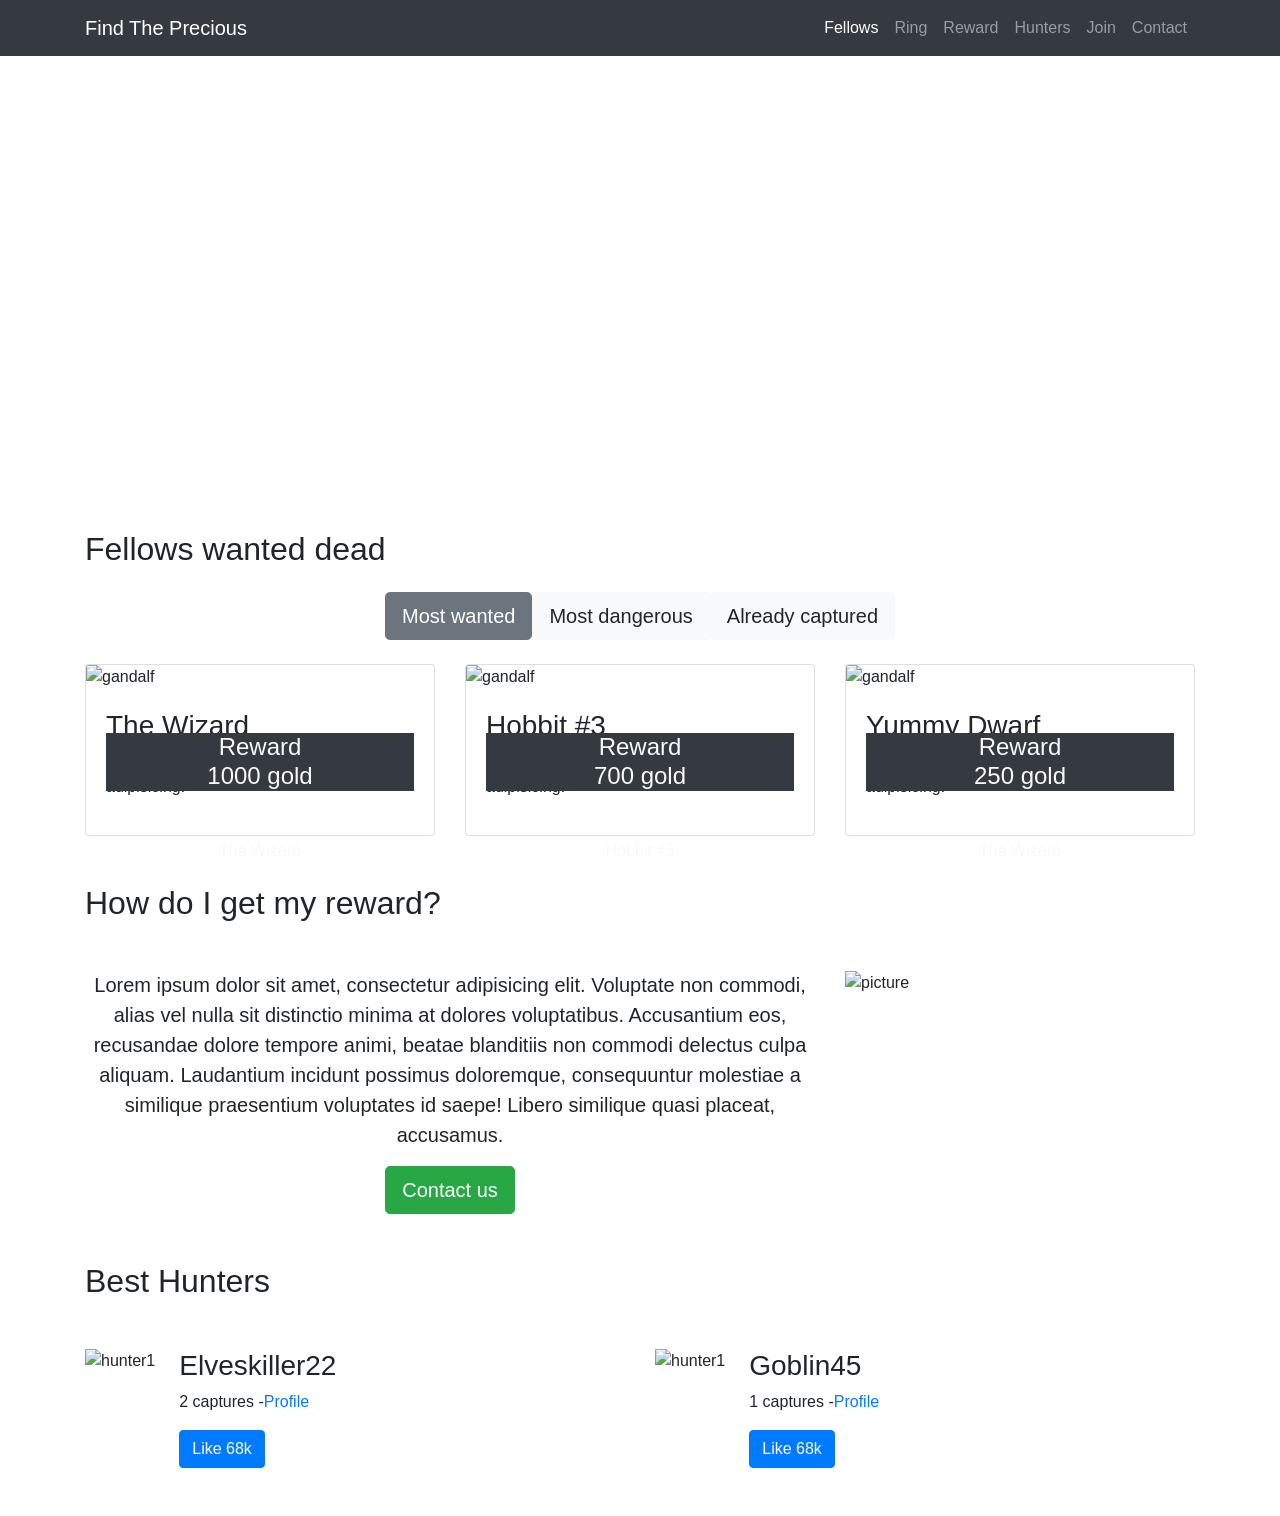
==== index.html @ 24af09c6 "added section 'Best hunters'" ====
<!DOCTYPE html>
<html lang="">

<head>
    <meta charset="utf-8">
    <meta name="viewport" content="width=device-width, initial-scale=1.0">
    <title>precious</title>
    <link rel="stylesheet" href="https://stackpath.bootstrapcdn.com/bootstrap/4.1.3/css/bootstrap.min.css" integrity="sha384-MCw98/SFnGE8fJT3GXwEOngsV7Zt27NXFoaoApmYm81iuXoPkFOJwJ8ERdknLPMO" crossorigin="anonymous">
    <link rel="stylesheet" href="style.css">
</head>

<body>
    <nav class="navbar navbar-expand-sm navbar-dark bg-dark">
        <div class="container">
            <a href="index.html" class="navbar-brand">Find The Precious</a>
            <button class="navbar-toggler" data-toggle="collapse" data-target="#navbarCollapse"><span class="navbar-toggler-icon"></span></button>
            <div class="collapse navbar-collapse" id="navbarCollapse">
                <ul class="navbar-nav ml-auto">
                    <li class="nav-item active">
                        <a href="index.html" class="nav-link">Fellows</a>
                    </li>
                    <li class="nav-item">
                        <a href="#" class="nav-link">Ring</a>
                    </li>
                    <li class="nav-item">
                        <a href="#.html" class="nav-link">Reward</a>
                    </li>
                    <li class="nav-item">
                        <a href="#.html" class="nav-link">Hunters</a>
                    </li>
                    <li class="nav-item">
                        <a href="#.html" class="nav-link">Join </a>
                    </li>
                    <li class="nav-item">
                        <a href="index.html" class="nav-link">Contact</a>
                    </li>
                </ul>
            </div>
        </div>
    </nav>

    <!--    SHOWCASE SLIDER   -->

    <section id="showcase">
        <div id="myCarousel" class="carousel slide" data-ride="carousel">
            <ol class="carousel-indicators">
                <li class="active" data-target="#myCarousel" data-slide-to="0"></li>
                <li class="active" data-target="#myCarousel" data-slide-to="1"></li>
                <li class="active" data-target="#myCarousel" data-slide-to="2"></li>
            </ol>
            <div class="carousel-inner">
                <div class="carousel-item carousel-image-1 active">
                    <div class="container">
                        <div class="carousel-caption d-none d-sm-block mb-5">
                            <h1 class="display-3">Kill Them!</h1>Lorem ipsum dolor sit amet, consectetur adipisicing elit. Natus nulla nostrum, hic quam maxime sit.
                            <p class="lead"></p>
                        </div>
                    </div>
                </div>

                <div class="carousel-item carousel-image-2">
                    <div class="container">
                        <div class="carousel-caption d-none d-sm-block mb-5">
                            <h1 class="display-3 text-danger">They won't get away!</h1>Lorem ipsum dolor sit amet, consectetur adipisicing elit. Natus nulla nostrum, hic quam maxime sit.
                            <p class="lead"></p>
                        </div>
                    </div>
                </div>

                <div class="carousel-item carousel-image-3">
                    <div class="container">
                        <div class="carousel-caption d-none d-sm-block text mb-5">
                            <h1 class="display-3 text-warning">Noo! not them!</h1>Lorem ipsum dolor sit amet, consectetur adipisicing elit. Natus nulla nostrum, hic quam maxime sit.
                            <p class="lead"></p>
                        </div>
                    </div>
                </div>
            </div>
        </div>

    </section>

    <section id="fellows">
        
        <div class="container">
           <h2 class="my-4">Fellows wanted dead</h2>
            <div class="row mb-4 justify-content-center">
                <bouton class="btn btn-secondary btn-lg">Most wanted</bouton>
                <bouton class="btn btn-light btn-lg">Most dangerous</bouton>
                <bouton class="btn btn-light btn-lg">Already captured</bouton>
            </div>
            <div class="row">
                <div class="col-md-4 col-sm-12">
                    <div class="card">
                        <img src="https://vignette.wikia.nocookie.net/lotr/images/e/e7/Gandalf_the_Grey.jpg/revision/latest?cb=20121110131754" alt="gandalf" class="card-img">
                        <div class="card-img-overlay text-center">
                            <h4 class="card-title text-light bg-dark mt-5">Reward <br> 1000 gold</h4>
                            <p class="card-text mt-5 text-light">The Wizard</p>
                        </div>
                        <div class="card-body">
                          <h3>The Wizard</h3>
                          <p>Lorem ipsum dolor sit amet, consectetur adipisicing.</p>
                        </div>
                    </div>
                </div>
                <div class="col-md-4 col-sm-12">
                    <div class="card">
                        <img src="https://via.placeholder.com/952x1200" alt="gandalf" class="card-img">
                        <div class="card-img-overlay text-center">
                            <h4 class="card-title text-light bg-dark mt-5">Reward <br> 700 gold</h4>
                            <p class="card-text mt-5 text-light">Hobbit #3</p>
                        </div>
                        <div class="card-body">
                          <h3>Hobbit #3</h3>
                          <p>Lorem ipsum dolor sit amet, consectetur adipisicing.</p>
                        </div>
                    </div>
                </div>
                <div class="col-md-4 col-sm-12">
                    <div class="card">
                        <img src="https://via.placeholder.com/952x1200" alt="gandalf" class="card-img">
                        <div class="card-img-overlay text-center">
                            <h4 class="card-title text-light bg-dark mt-5">Reward <br> 250 gold</h4>
                            <p class="card-text mt-5 text-light">The Wizard</p>
                            
                        </div>
                        <div class="card-body">
                          <h3>Yummy Dwarf</h3>
                          <p>Lorem ipsum dolor sit amet, consectetur adipisicing.</p>
                        </div>
                    </div>
                </div>
            </div>
        </div>
    </section>
    <section id="reward" class="my-5">
       
        <div class="container">
           <h2 class="my-5">How do I get my reward?</h2>
           <div class="row">
            <div class="col-md-12 col-lg-8 text-center">
                <p class="lead">Lorem ipsum dolor sit amet, consectetur adipisicing elit. Voluptate non commodi, alias vel nulla sit distinctio minima at dolores voluptatibus. Accusantium eos, recusandae dolore tempore animi, beatae blanditiis non commodi delectus culpa aliquam. Laudantium incidunt possimus doloremque, consequuntur molestiae a similique praesentium voluptates id saepe! Libero similique quasi placeat, accusamus.</p>
                <button class="btn btn-success btn-lg">Contact us</button>
            </div>
            <div class="col-lg-4 d-none d-md-block">
              <img src="https://via.placeholder.com/350x250" alt="picture">
            </div>
            
        </div>
      </div>
    </section>
    <section id="hunters" class="my-5">
      <div class="container">
        <h2 class="my-5">Best Hunters</h2>
        <div class="row">
          <div class="col-6">
            <div class="media">
              <img src="https://via.placeholder.com/150x150" alt="hunter1" class="mr-4">
              <div class="media-body">
                <h3>Elveskiller22</h3>
                <p>2 captures -<a href="+">Profile</a></p>
                <button class="btn btn-primary">Like 68k</button>
              </div>
            </div>
          </div>
          <div class="col-6">
            <div class="media">
              <img src="https://via.placeholder.com/150x150" alt="hunter1" class="mr-4">
              <div class="media-body">
                <h3>Goblin45</h3>
                <p>1 captures -<a href="+">Profile</a></p>
                <button class="btn btn-primary">Like 68k</button>
              </div>
            </div>
          </div>
        </div>
      </div>
    </section>




    <script src="https://code.jquery.com/jquery-3.3.1.slim.min.js" integrity="sha384-q8i/X+965DzO0rT7abK41JStQIAqVgRVzpbzo5smXKp4YfRvH+8abtTE1Pi6jizo" crossorigin="anonymous"></script>
    <script src="https://cdnjs.cloudflare.com/ajax/libs/popper.js/1.14.3/umd/popper.min.js" integrity="sha384-ZMP7rVo3mIykV+2+9J3UJ46jBk0WLaUAdn689aCwoqbBJiSnjAK/l8WvCWPIPm49" crossorigin="anonymous"></script>
    <script src="https://stackpath.bootstrapcdn.com/bootstrap/4.1.3/js/bootstrap.min.js" integrity="sha384-ChfqqxuZUCnJSK3+MXmPNIyE6ZbWh2IMqE241rYiqJxyMiZ6OW/JmZQ5stwEULTy" crossorigin="anonymous"></script>
</body>

</html>
---- style.css ----
.carousel-item {
    height: 450px;
}

.carousel-image-1 {
    background: url(http://beta.ems.ladbiblegroup.com/s3/content/808x455/136691515a326752be923192b9444a4b.png);
    background-size: cover;
}

.carousel-image-2 {
    background: url(http://ichef.bbci.co.uk/wwfeatures/wm/live/1280_640/images/live/p0/4m/bz/p04mbz2p.jpg);
    background-size: cover;
}
.carousel-image-3 {
    background: url(https://nerdist.com/wp-content/uploads/2017/12/STAR-WARS-HOLIDAY-SPECIAL.jpg);
    background-size: cover;
}

.card:hover .card-img-overlay {
    visibility: hidden;
}
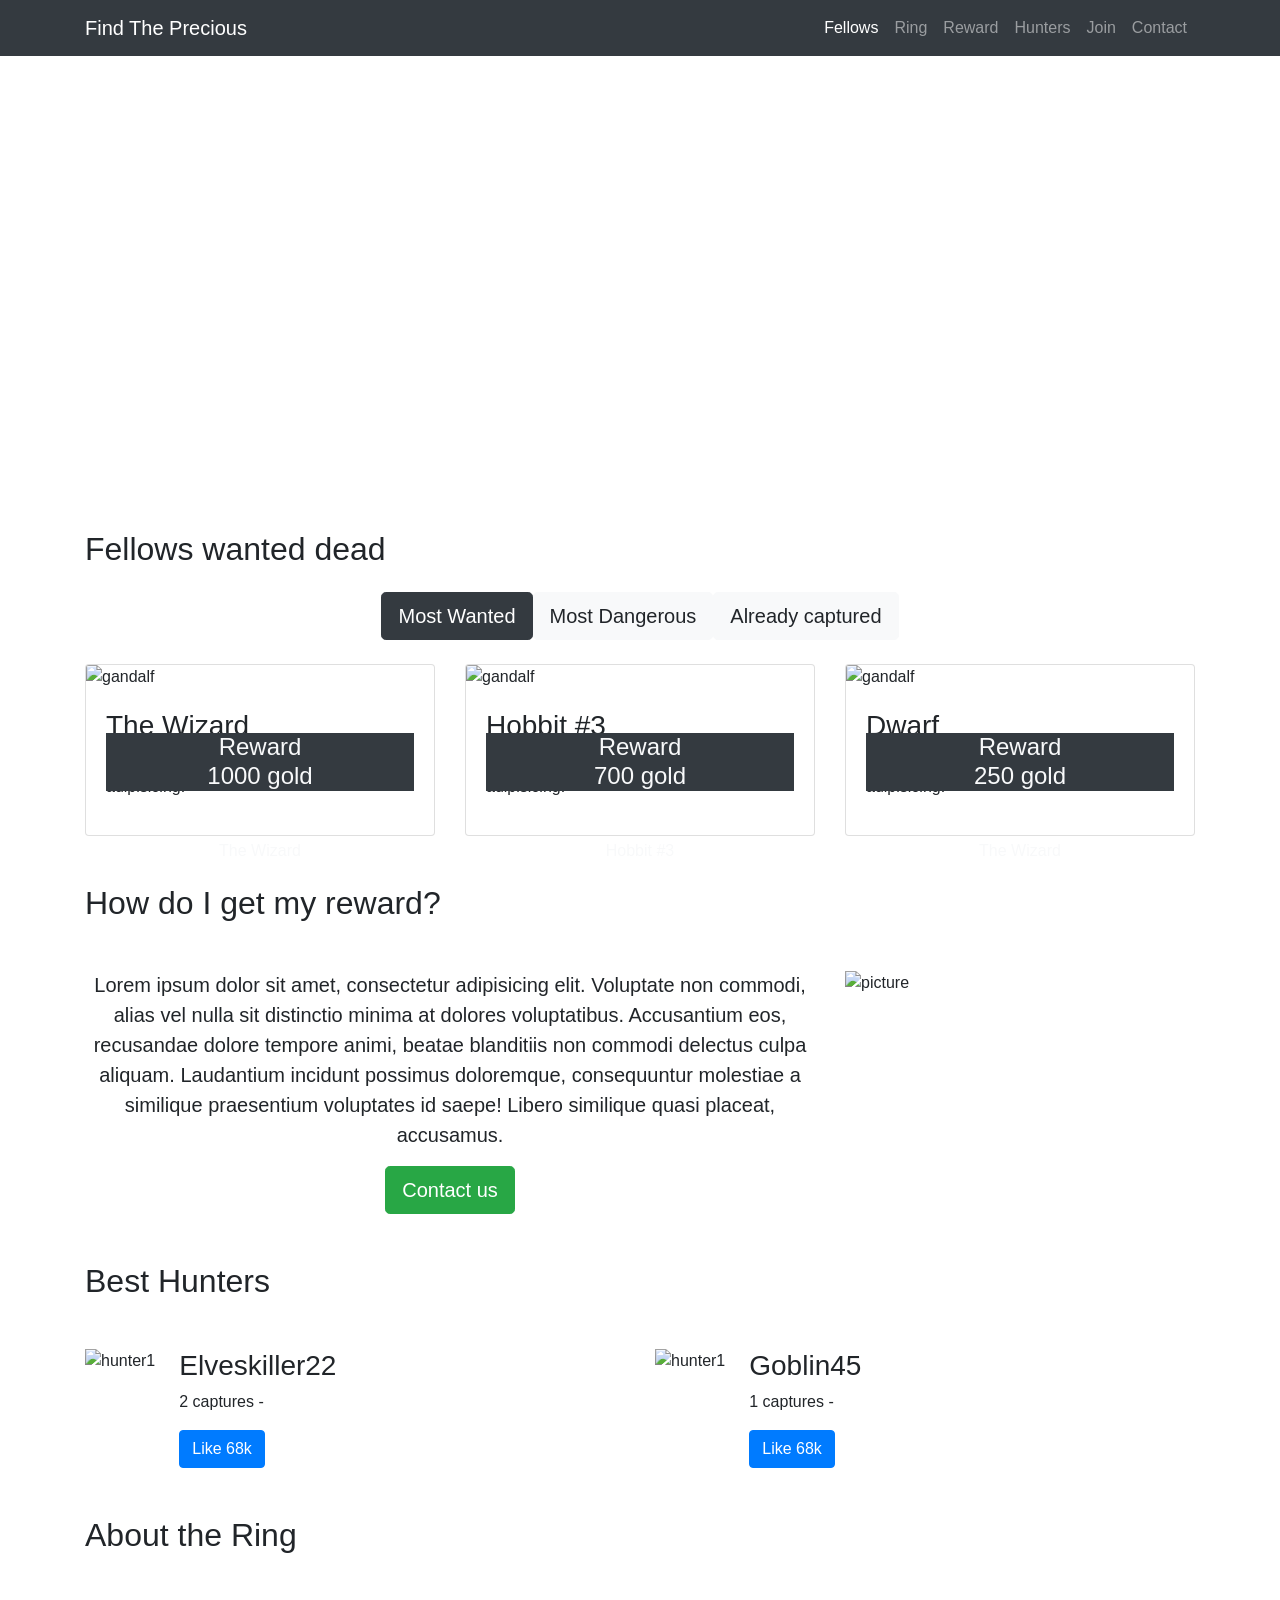
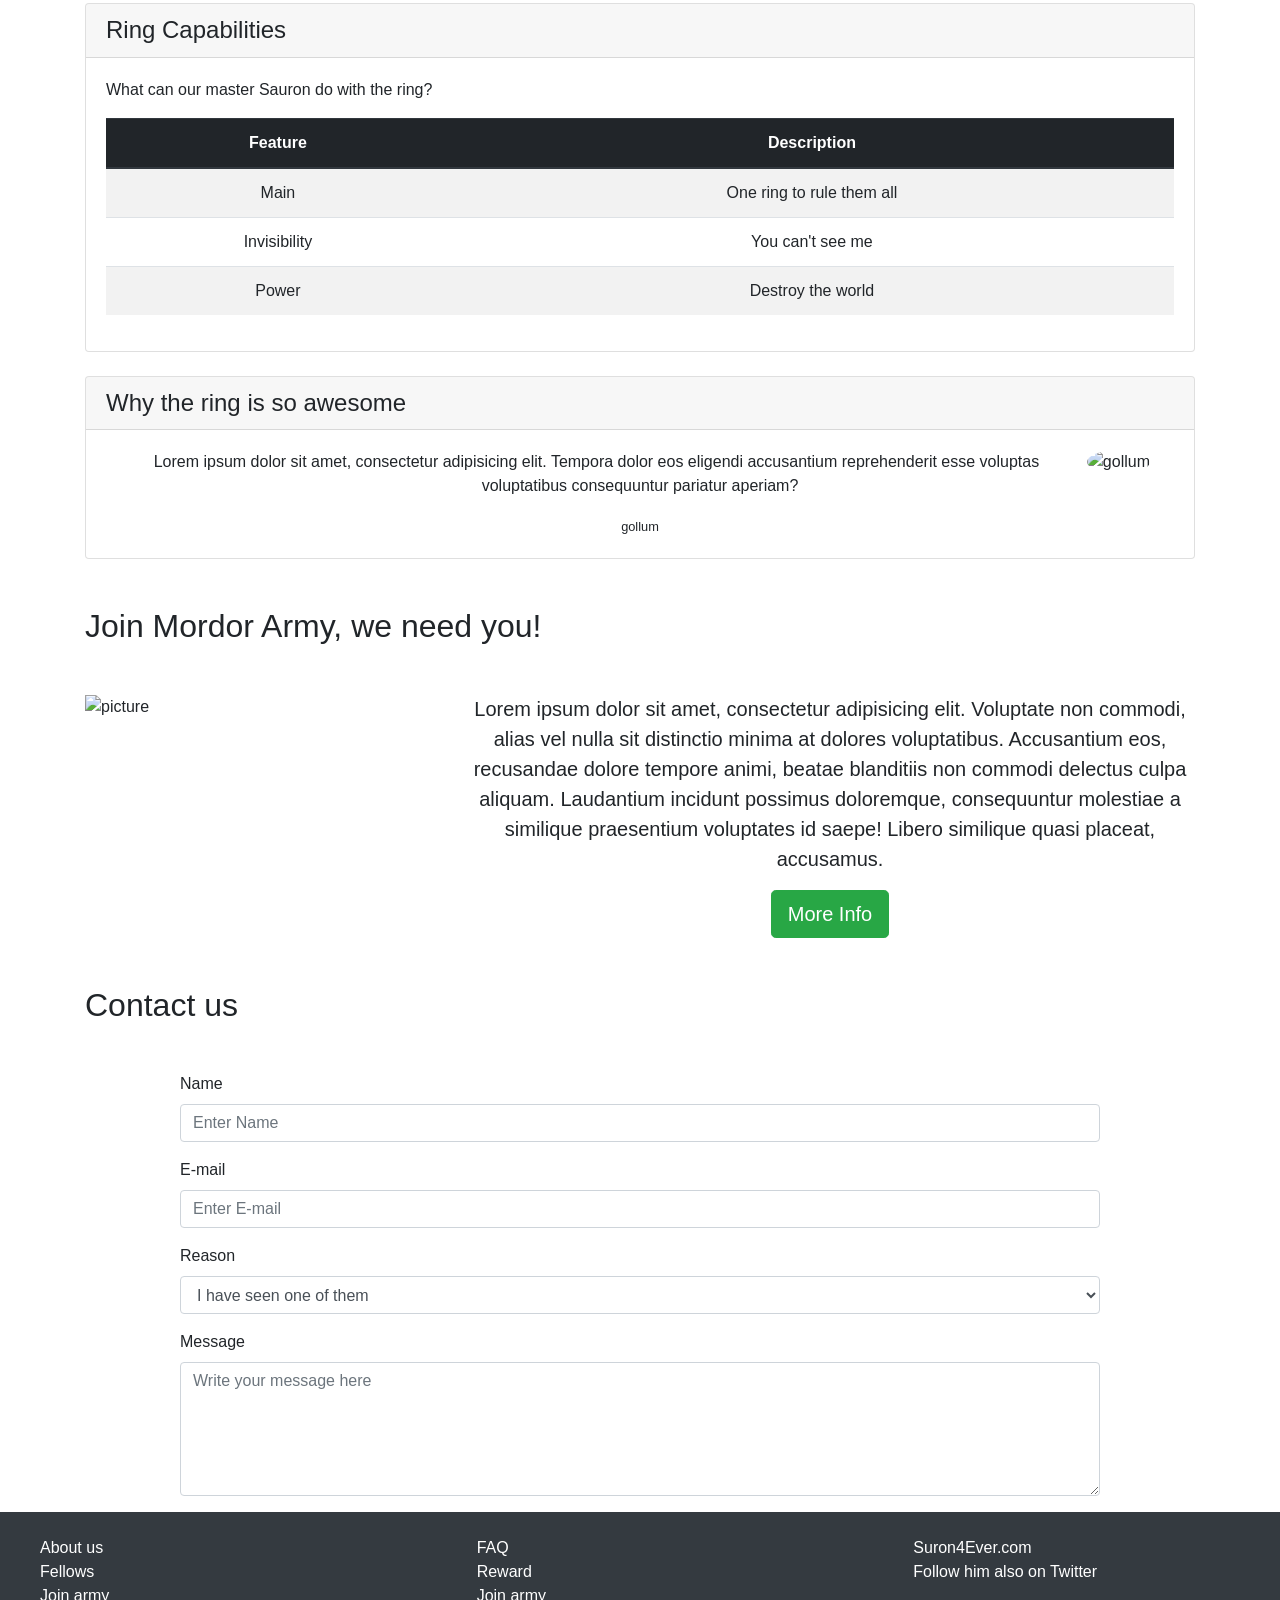
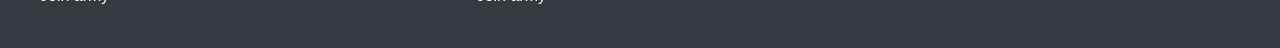
==== commit 6fb54746: "added sections 'join', 'about', 'contact'" ====
--- a/index.html
+++ b/index.html
@@ -1,188 +1,310 @@
 <!DOCTYPE html>
-<html lang="">
+<html lang="zxx">
 
 <head>
-    <meta charset="utf-8">
-    <meta name="viewport" content="width=device-width, initial-scale=1.0">
-    <title>precious</title>
-    <link rel="stylesheet" href="https://stackpath.bootstrapcdn.com/bootstrap/4.1.3/css/bootstrap.min.css" integrity="sha384-MCw98/SFnGE8fJT3GXwEOngsV7Zt27NXFoaoApmYm81iuXoPkFOJwJ8ERdknLPMO" crossorigin="anonymous">
-    <link rel="stylesheet" href="style.css">
+  <meta charset="utf-8">
+  <meta name="viewport" content="width=device-width, initial-scale=1.0">
+  <title>precious</title>
+  <link rel="stylesheet" href="https://stackpath.bootstrapcdn.com/bootstrap/4.1.3/css/bootstrap.min.css" integrity="sha384-MCw98/SFnGE8fJT3GXwEOngsV7Zt27NXFoaoApmYm81iuXoPkFOJwJ8ERdknLPMO" crossorigin="anonymous">
+  <link rel="stylesheet" href="style.css">
 </head>
 
 <body>
-    <nav class="navbar navbar-expand-sm navbar-dark bg-dark">
-        <div class="container">
-            <a href="index.html" class="navbar-brand">Find The Precious</a>
-            <button class="navbar-toggler" data-toggle="collapse" data-target="#navbarCollapse"><span class="navbar-toggler-icon"></span></button>
-            <div class="collapse navbar-collapse" id="navbarCollapse">
-                <ul class="navbar-nav ml-auto">
-                    <li class="nav-item active">
-                        <a href="index.html" class="nav-link">Fellows</a>
-                    </li>
-                    <li class="nav-item">
-                        <a href="#" class="nav-link">Ring</a>
-                    </li>
-                    <li class="nav-item">
-                        <a href="#.html" class="nav-link">Reward</a>
-                    </li>
-                    <li class="nav-item">
-                        <a href="#.html" class="nav-link">Hunters</a>
-                    </li>
-                    <li class="nav-item">
-                        <a href="#.html" class="nav-link">Join </a>
-                    </li>
-                    <li class="nav-item">
-                        <a href="index.html" class="nav-link">Contact</a>
-                    </li>
-                </ul>
-            </div>
-        </div>
-    </nav>
-
-    <!--    SHOWCASE SLIDER   -->
-
-    <section id="showcase">
-        <div id="myCarousel" class="carousel slide" data-ride="carousel">
-            <ol class="carousel-indicators">
-                <li class="active" data-target="#myCarousel" data-slide-to="0"></li>
-                <li class="active" data-target="#myCarousel" data-slide-to="1"></li>
-                <li class="active" data-target="#myCarousel" data-slide-to="2"></li>
-            </ol>
-            <div class="carousel-inner">
-                <div class="carousel-item carousel-image-1 active">
-                    <div class="container">
-                        <div class="carousel-caption d-none d-sm-block mb-5">
-                            <h1 class="display-3">Kill Them!</h1>Lorem ipsum dolor sit amet, consectetur adipisicing elit. Natus nulla nostrum, hic quam maxime sit.
-                            <p class="lead"></p>
-                        </div>
-                    </div>
-                </div>
-
-                <div class="carousel-item carousel-image-2">
-                    <div class="container">
-                        <div class="carousel-caption d-none d-sm-block mb-5">
-                            <h1 class="display-3 text-danger">They won't get away!</h1>Lorem ipsum dolor sit amet, consectetur adipisicing elit. Natus nulla nostrum, hic quam maxime sit.
-                            <p class="lead"></p>
-                        </div>
-                    </div>
-                </div>
-
-                <div class="carousel-item carousel-image-3">
-                    <div class="container">
-                        <div class="carousel-caption d-none d-sm-block text mb-5">
-                            <h1 class="display-3 text-warning">Noo! not them!</h1>Lorem ipsum dolor sit amet, consectetur adipisicing elit. Natus nulla nostrum, hic quam maxime sit.
-                            <p class="lead"></p>
-                        </div>
-                    </div>
-                </div>
-            </div>
-        </div>
-
-    </section>
-
-    <section id="fellows">
-        
-        <div class="container">
-           <h2 class="my-4">Fellows wanted dead</h2>
-            <div class="row mb-4 justify-content-center">
-                <bouton class="btn btn-secondary btn-lg">Most wanted</bouton>
-                <bouton class="btn btn-light btn-lg">Most dangerous</bouton>
-                <bouton class="btn btn-light btn-lg">Already captured</bouton>
-            </div>
-            <div class="row">
-                <div class="col-md-4 col-sm-12">
-                    <div class="card">
-                        <img src="https://vignette.wikia.nocookie.net/lotr/images/e/e7/Gandalf_the_Grey.jpg/revision/latest?cb=20121110131754" alt="gandalf" class="card-img">
-                        <div class="card-img-overlay text-center">
-                            <h4 class="card-title text-light bg-dark mt-5">Reward <br> 1000 gold</h4>
-                            <p class="card-text mt-5 text-light">The Wizard</p>
-                        </div>
-                        <div class="card-body">
-                          <h3>The Wizard</h3>
-                          <p>Lorem ipsum dolor sit amet, consectetur adipisicing.</p>
-                        </div>
-                    </div>
-                </div>
-                <div class="col-md-4 col-sm-12">
-                    <div class="card">
-                        <img src="https://via.placeholder.com/952x1200" alt="gandalf" class="card-img">
-                        <div class="card-img-overlay text-center">
-                            <h4 class="card-title text-light bg-dark mt-5">Reward <br> 700 gold</h4>
-                            <p class="card-text mt-5 text-light">Hobbit #3</p>
-                        </div>
-                        <div class="card-body">
-                          <h3>Hobbit #3</h3>
-                          <p>Lorem ipsum dolor sit amet, consectetur adipisicing.</p>
-                        </div>
-                    </div>
-                </div>
-                <div class="col-md-4 col-sm-12">
-                    <div class="card">
-                        <img src="https://via.placeholder.com/952x1200" alt="gandalf" class="card-img">
-                        <div class="card-img-overlay text-center">
-                            <h4 class="card-title text-light bg-dark mt-5">Reward <br> 250 gold</h4>
-                            <p class="card-text mt-5 text-light">The Wizard</p>
-                            
-                        </div>
-                        <div class="card-body">
-                          <h3>Yummy Dwarf</h3>
-                          <p>Lorem ipsum dolor sit amet, consectetur adipisicing.</p>
-                        </div>
-                    </div>
-                </div>
-            </div>
-        </div>
-    </section>
-    <section id="reward" class="my-5">
-       
-        <div class="container">
-           <h2 class="my-5">How do I get my reward?</h2>
-           <div class="row">
-            <div class="col-md-12 col-lg-8 text-center">
-                <p class="lead">Lorem ipsum dolor sit amet, consectetur adipisicing elit. Voluptate non commodi, alias vel nulla sit distinctio minima at dolores voluptatibus. Accusantium eos, recusandae dolore tempore animi, beatae blanditiis non commodi delectus culpa aliquam. Laudantium incidunt possimus doloremque, consequuntur molestiae a similique praesentium voluptates id saepe! Libero similique quasi placeat, accusamus.</p>
-                <button class="btn btn-success btn-lg">Contact us</button>
-            </div>
-            <div class="col-lg-4 d-none d-md-block">
-              <img src="https://via.placeholder.com/350x250" alt="picture">
-            </div>
-            
-        </div>
-      </div>
-    </section>
-    <section id="hunters" class="my-5">
-      <div class="container">
-        <h2 class="my-5">Best Hunters</h2>
-        <div class="row">
-          <div class="col-6">
-            <div class="media">
-              <img src="https://via.placeholder.com/150x150" alt="hunter1" class="mr-4">
-              <div class="media-body">
-                <h3>Elveskiller22</h3>
-                <p>2 captures -<a href="+">Profile</a></p>
-                <button class="btn btn-primary">Like 68k</button>
-              </div>
-            </div>
-          </div>
-          <div class="col-6">
-            <div class="media">
-              <img src="https://via.placeholder.com/150x150" alt="hunter1" class="mr-4">
-              <div class="media-body">
-                <h3>Goblin45</h3>
-                <p>1 captures -<a href="+">Profile</a></p>
-                <button class="btn btn-primary">Like 68k</button>
-              </div>
-            </div>
-          </div>
-        </div>
-      </div>
-    </section>
-
-
-
-
-    <script src="https://code.jquery.com/jquery-3.3.1.slim.min.js" integrity="sha384-q8i/X+965DzO0rT7abK41JStQIAqVgRVzpbzo5smXKp4YfRvH+8abtTE1Pi6jizo" crossorigin="anonymous"></script>
-    <script src="https://cdnjs.cloudflare.com/ajax/libs/popper.js/1.14.3/umd/popper.min.js" integrity="sha384-ZMP7rVo3mIykV+2+9J3UJ46jBk0WLaUAdn689aCwoqbBJiSnjAK/l8WvCWPIPm49" crossorigin="anonymous"></script>
-    <script src="https://stackpath.bootstrapcdn.com/bootstrap/4.1.3/js/bootstrap.min.js" integrity="sha384-ChfqqxuZUCnJSK3+MXmPNIyE6ZbWh2IMqE241rYiqJxyMiZ6OW/JmZQ5stwEULTy" crossorigin="anonymous"></script>
+  <nav class="navbar navbar-expand-sm navbar-dark bg-dark">
+    <div class="container">
+      <a href="index.html" class="navbar-brand">Find The Precious</a>
+      <button class="navbar-toggler" data-toggle="collapse" data-target="#navbarCollapse"><span class="navbar-toggler-icon"></span></button>
+      <div class="collapse navbar-collapse" id="navbarCollapse">
+        <ul class="navbar-nav ml-auto">
+          <li class="nav-item active">
+            <a href="index.html" class="nav-link">Fellows</a>
+          </li>
+          <li class="nav-item">
+            <a href="#" class="nav-link">Ring</a>
+          </li>
+          <li class="nav-item">
+            <a href="#.html" class="nav-link">Reward</a>
+          </li>
+          <li class="nav-item">
+            <a href="#.html" class="nav-link">Hunters</a>
+          </li>
+          <li class="nav-item">
+            <a href="#.html" class="nav-link">Join </a>
+          </li>
+          <li class="nav-item">
+            <a href="index.html" class="nav-link">Contact</a>
+          </li>
+        </ul>
+      </div>
+    </div>
+  </nav>
+
+  <!--    SHOWCASE SLIDER   -->
+
+  <section id="showcase">
+    <div id="myCarousel" class="carousel slide" data-ride="carousel">
+      <ol class="carousel-indicators">
+        <li class="active" data-target="#myCarousel" data-slide-to="0"></li>
+        <li class="active" data-target="#myCarousel" data-slide-to="1"></li>
+        <li class="active" data-target="#myCarousel" data-slide-to="2"></li>
+      </ol>
+      <div class="carousel-inner">
+        <div class="carousel-item carousel-image-1 active">
+          <div class="container">
+            <div class="carousel-caption d-none d-sm-block mb-5">
+              <h1 class="display-3">Kill Them!</h1>Lorem ipsum dolor sit amet, consectetur adipisicing elit. Natus nulla nostrum, hic quam maxime sit.
+              <p class="lead"></p>
+            </div>
+          </div>
+        </div>
+
+        <div class="carousel-item carousel-image-2">
+          <div class="container">
+            <div class="carousel-caption d-none d-sm-block mb-5">
+              <h1 class="display-3 text-danger">They won't get away!</h1>Lorem ipsum dolor sit amet, consectetur adipisicing elit. Natus nulla nostrum, hic quam maxime sit.
+              <p class="lead"></p>
+            </div>
+          </div>
+        </div>
+
+        <div class="carousel-item carousel-image-3">
+          <div class="container">
+            <div class="carousel-caption d-none d-sm-block text mb-5">
+              <h1 class="display-3 text-warning">Noo! not them!</h1>Lorem ipsum dolor sit amet, consectetur adipisicing elit. Natus nulla nostrum, hic quam maxime sit.
+              <p class="lead"></p>
+            </div>
+          </div>
+        </div>
+      </div>
+    </div>
+
+  </section>
+
+  <section id="fellows">
+
+    <div class="container">
+      <h2 class="my-4">Fellows wanted dead</h2>
+      <div class="row mb-4 justify-content-center">
+        <a href="#" class="btn btn-dark btn-lg">Most Wanted</a>
+        <a href="#" class="btn btn-light btn-lg">Most Dangerous</a>
+        <a href="#" class="btn btn-light btn-lg">Already captured</a>
+      </div>
+      <div class="row">
+        <div class="col-md-4 col-sm-12">
+          <div class="card">
+            <img src="https://vignette.wikia.nocookie.net/lotr/images/e/e7/Gandalf_the_Grey.jpg/revision/latest?cb=20121110131754" alt="gandalf" class="card-img">
+            <div class="card-img-overlay text-center">
+              <h4 class="card-title text-light bg-dark mt-5">Reward <br> 1000 gold</h4>
+              <p class="card-text mt-5 text-light">The Wizard</p>
+            </div>
+            <div class="card-body">
+              <h3>The Wizard</h3>
+              <p>Lorem ipsum dolor sit amet, consectetur adipisicing.</p>
+            </div>
+          </div>
+        </div>
+        <div class="col-md-4 col-sm-12">
+          <div class="card">
+            <img src="https://via.placeholder.com/952x1200" alt="gandalf" class="card-img">
+            <div class="card-img-overlay text-center">
+              <h4 class="card-title text-light bg-dark mt-5">Reward <br> 700 gold</h4>
+              <p class="card-text mt-5 text-light">Hobbit #3</p>
+            </div>
+            <div class="card-body">
+              <h3>Hobbit #3</h3>
+              <p>Lorem ipsum dolor sit amet, consectetur adipisicing.</p>
+            </div>
+          </div>
+        </div>
+        <div class="col-md-4 col-sm-12">
+          <div class="card">
+            <img src="https://via.placeholder.com/952x1200" alt="gandalf" class="card-img">
+            <div class="card-img-overlay text-center">
+              <h4 class="card-title text-light bg-dark mt-5">Reward <br> 250 gold</h4>
+              <p class="card-text mt-5 text-light">The Wizard</p>
+
+            </div>
+            <div class="card-body">
+              <h3>Dwarf</h3>
+              <p>Lorem ipsum dolor sit amet, consectetur adipisicing.</p>
+            </div>
+          </div>
+        </div>
+      </div>
+    </div>
+  </section>
+  <section id="reward" class="my-5">
+
+    <div class="container">
+      <h2 class="my-5">How do I get my reward?</h2>
+      <div class="row">
+        <div class="col-md-12 col-lg-8 text-center">
+          <p class="lead">Lorem ipsum dolor sit amet, consectetur adipisicing elit. Voluptate non commodi, alias vel nulla sit distinctio minima at dolores voluptatibus. Accusantium eos, recusandae dolore tempore animi, beatae blanditiis non commodi delectus culpa aliquam. Laudantium incidunt possimus doloremque, consequuntur molestiae a similique praesentium voluptates id saepe! Libero similique quasi placeat, accusamus.</p>
+          <button class="btn btn-success btn-lg">Contact us</button>
+        </div>
+        <div class="col-md-4 d-none d-lg-block">
+          <img src="https://via.placeholder.com/350x250" alt="picture">
+        </div>
+
+      </div>
+    </div>
+  </section>
+  <section id="hunters" class="my-5">
+    <div class="container">
+      <h2 class="my-5">Best Hunters</h2>
+      <div class="row">
+        <div class="col-6">
+          <div class="media">
+            <img src="https://via.placeholder.com/150x150" alt="hunter1" class="mr-4">
+            <div class="media-body">
+              <h3>Elveskiller22</h3>
+              <p>2 captures -<a href="+">Profile</a></p>
+              <button class="btn btn-primary">Like 68k</button>
+            </div>
+          </div>
+        </div>
+        <div class="col-6">
+          <div class="media">
+            <img src="https://via.placeholder.com/150x150" alt="hunter1" class="mr-4">
+            <div class="media-body">
+              <h3>Goblin45</h3>
+              <p>1 captures -<a href="+">Profile</a></p>
+              <button class="btn btn-primary">Like 68k</button>
+            </div>
+          </div>
+        </div>
+      </div>
+    </div>
+  </section>
+
+  <section id="ring" class="my-5">
+    <div class="container">
+      <h2 class="my-5">About the Ring</h2>
+      <div class="row">
+        <div class="col">
+          <div class="card">
+            <h4 class="card-header">Ring Capabilities</h4>
+            <div class="card-body">
+              <p>What can our master Sauron do with the ring?</p>
+              <table class="table text-center table-striped">
+                <thead class="thead-dark">
+                  <tr>
+                    <th>Feature</th>
+                    <th>Description</th>
+                  </tr>
+                </thead>
+                <tbody>
+                  <tr>
+                    <td>Main</td>
+                    <td>One ring to rule them all</td>
+                  </tr>
+                  <tr>
+                    <td>Invisibility</td>
+                    <td>You can't see me</td>
+                  </tr>
+                  <tr>
+                    <td>Power</td>
+                    <td>Destroy the world</td>
+                  </tr>
+                </tbody>
+              </table>
+            </div>
+          </div>
+        </div>
+      </div>
+      <div class="row">
+        <div class="col">
+          <div class="card mt-4">
+            <h4 class="card-header">Why the ring is so awesome</h4>
+            <div class="card-body text-center">
+              <img src="https://via.placeholder.com/150x150" alt="gollum" class="float-right rounded-circle mx-4">
+              <p class="mx-4">Lorem ipsum dolor sit amet, consectetur adipisicing elit. Tempora dolor eos eligendi accusantium reprehenderit esse voluptas voluptatibus consequuntur pariatur aperiam?</p>
+              <small class="mx-4">gollum</small>
+
+            </div>
+          </div>
+        </div>
+      </div>
+    </div>
+  </section>
+  <section id="join">
+    <div class="container">
+      <h2 class="my-5">Join Mordor Army, we need you!</h2>
+      <div class="row">
+        <div class="col-md-4 d-none d-lg-block">
+          <img src="https://via.placeholder.com/350x250" alt="picture">
+        </div>
+        <div class="col-md-12 col-lg-8 text-center">
+          <p class="lead">Lorem ipsum dolor sit amet, consectetur adipisicing elit. Voluptate non commodi, alias vel nulla sit distinctio minima at dolores voluptatibus. Accusantium eos, recusandae dolore tempore animi, beatae blanditiis non commodi delectus culpa aliquam. Laudantium incidunt possimus doloremque, consequuntur molestiae a similique praesentium voluptates id saepe! Libero similique quasi placeat, accusamus.</p>
+          <button class="btn btn-success btn-lg">More Info</button>
+        </div>
+
+
+      </div>
+    </div>
+  </section>
+  <section id="contact">
+    <div class="container">
+      <h2 class="my-5">Contact us</h2>
+      <div class="row">
+        <div class="col-10 offset-1">
+          <form action="#">
+            <div class="form-group">
+              <label for="name">Name</label>
+              <input type="text" class="form-control" id="name" placeholder="Enter Name">
+            </div>
+            <div class="form-group">
+              <label for="email">E-mail</label>
+              <input type="text" class="form-control" id="email" placeholder="Enter E-mail">
+            </div>
+            <div class="form-group">
+              <label for="select">Reason</label>
+              <select name="select" id="select" class="form-control">
+                <option value="#">I have seen one of them</option>
+                <option value="#">I want to join the mordor army</option>
+              </select>
+            </div>
+            <div class="form-group">
+              <label for="message">Message</label>
+              <textarea name="message" id="message" cols="30" rows="5" class="form-control" placeholder="Write your message here"></textarea>
+            </div>
+          </form>
+        </div>
+      </div>
+    </div>
+  </section>
+  <footer class="bg-dark text-light">
+    <div class="row py-4">
+      <div class="col-4">
+        <ul>
+          <li><a href="#">About us</a></li>
+          <li><a href="#">Fellows</a></li>
+          <li><a href="#">Join army</a></li>
+        </ul>
+      </div>
+      <div class="col-4">
+        <ul>
+          <li><a href="#">FAQ</a></li>
+          <li><a href="#">Reward</a></li>
+          <li><a href="#">Join army</a></li>
+        </ul>
+      </div>
+      <div class="col-4">
+        <ul>
+          <li><a href="#">Suron4Ever.com</a></li>
+          <li><a href="#">Follow him also on Twitter</a></li>
+        </ul>
+      </div>
+    </div>
+  </footer>
+
+
+
+
+
+  <script src="https://code.jquery.com/jquery-3.3.1.slim.min.js" integrity="sha384-q8i/X+965DzO0rT7abK41JStQIAqVgRVzpbzo5smXKp4YfRvH+8abtTE1Pi6jizo" crossorigin="anonymous"></script>
+  <script src="https://cdnjs.cloudflare.com/ajax/libs/popper.js/1.14.3/umd/popper.min.js" integrity="sha384-ZMP7rVo3mIykV+2+9J3UJ46jBk0WLaUAdn689aCwoqbBJiSnjAK/l8WvCWPIPm49" crossorigin="anonymous"></script>
+  <script src="https://stackpath.bootstrapcdn.com/bootstrap/4.1.3/js/bootstrap.min.js" integrity="sha384-ChfqqxuZUCnJSK3+MXmPNIyE6ZbWh2IMqE241rYiqJxyMiZ6OW/JmZQ5stwEULTy" crossorigin="anonymous"></script>
 </body>
 
 </html>
--- a/style.css
+++ b/style.css
@@ -18,4 +18,12 @@
 
 .card:hover .card-img-overlay {
     visibility: hidden;
+}
+
+ul {
+  list-style-type: none;
+}
+
+a {
+  color: #fff;
 }
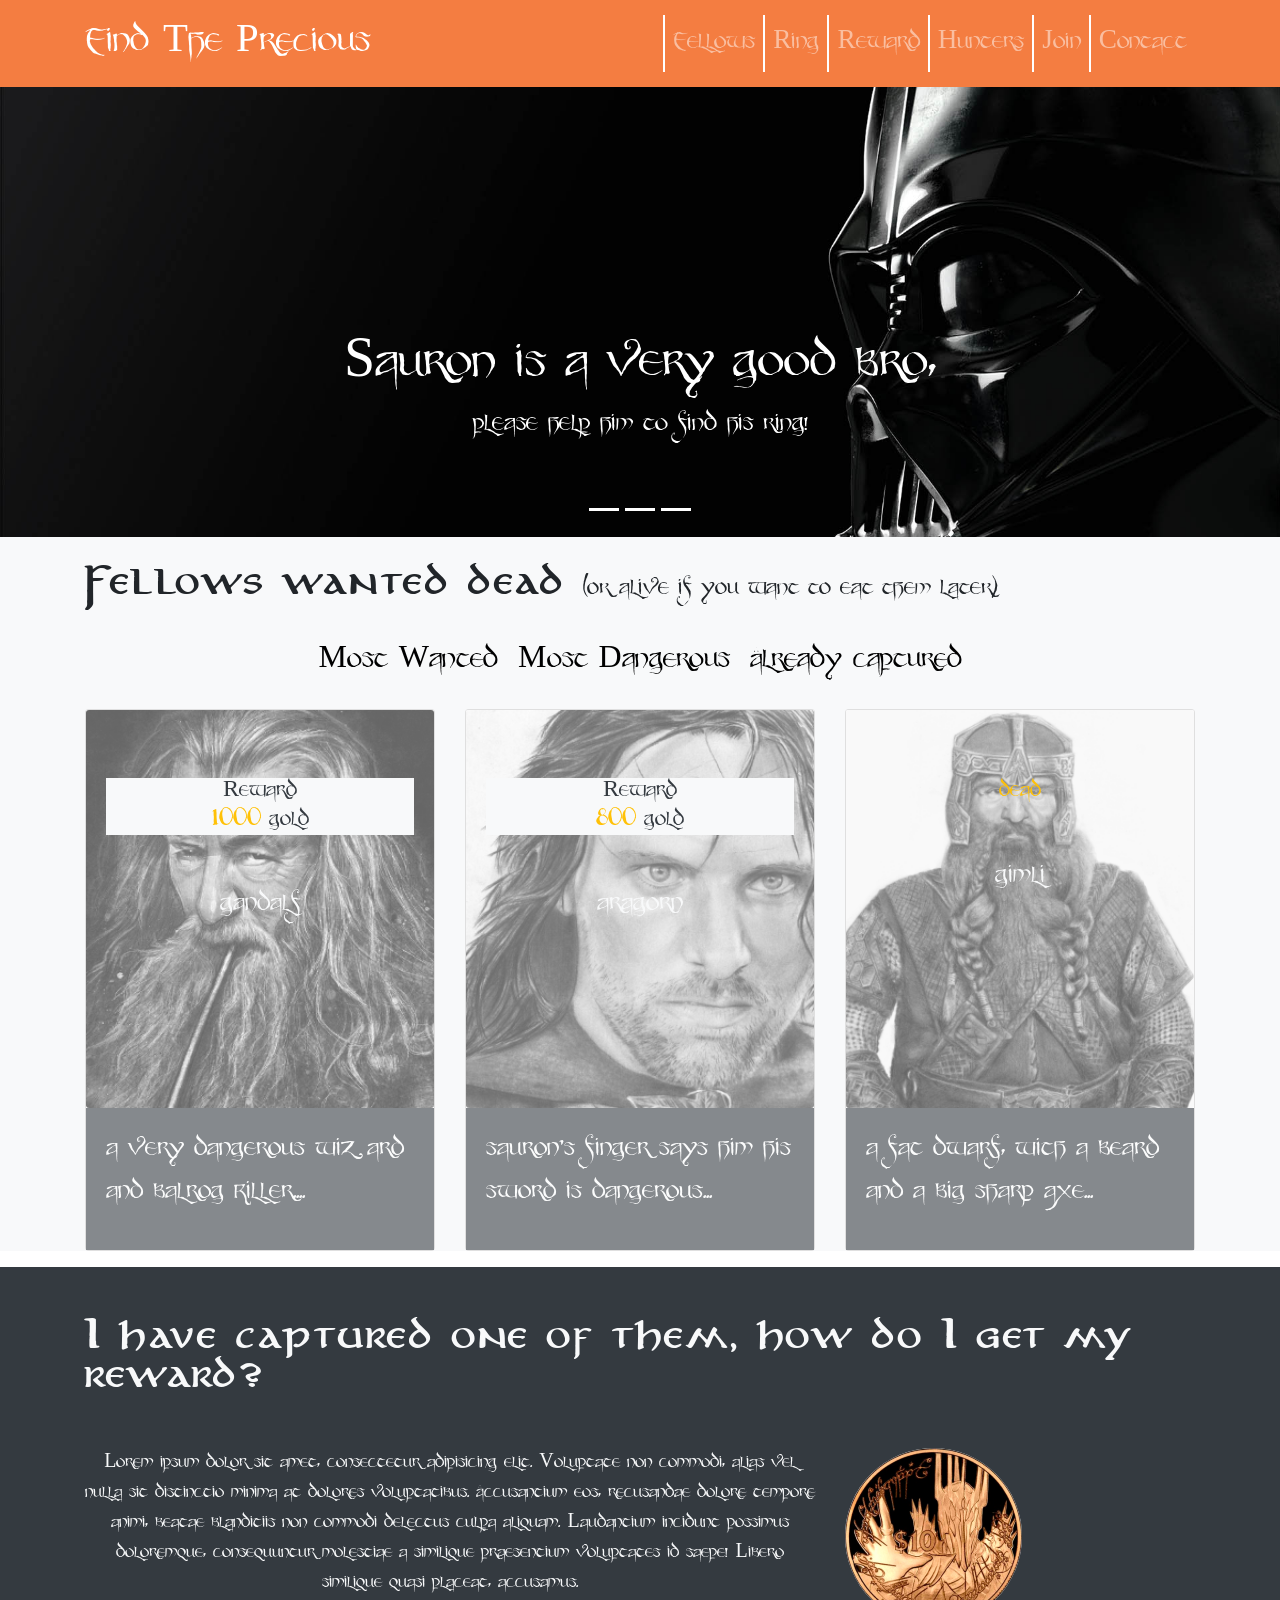
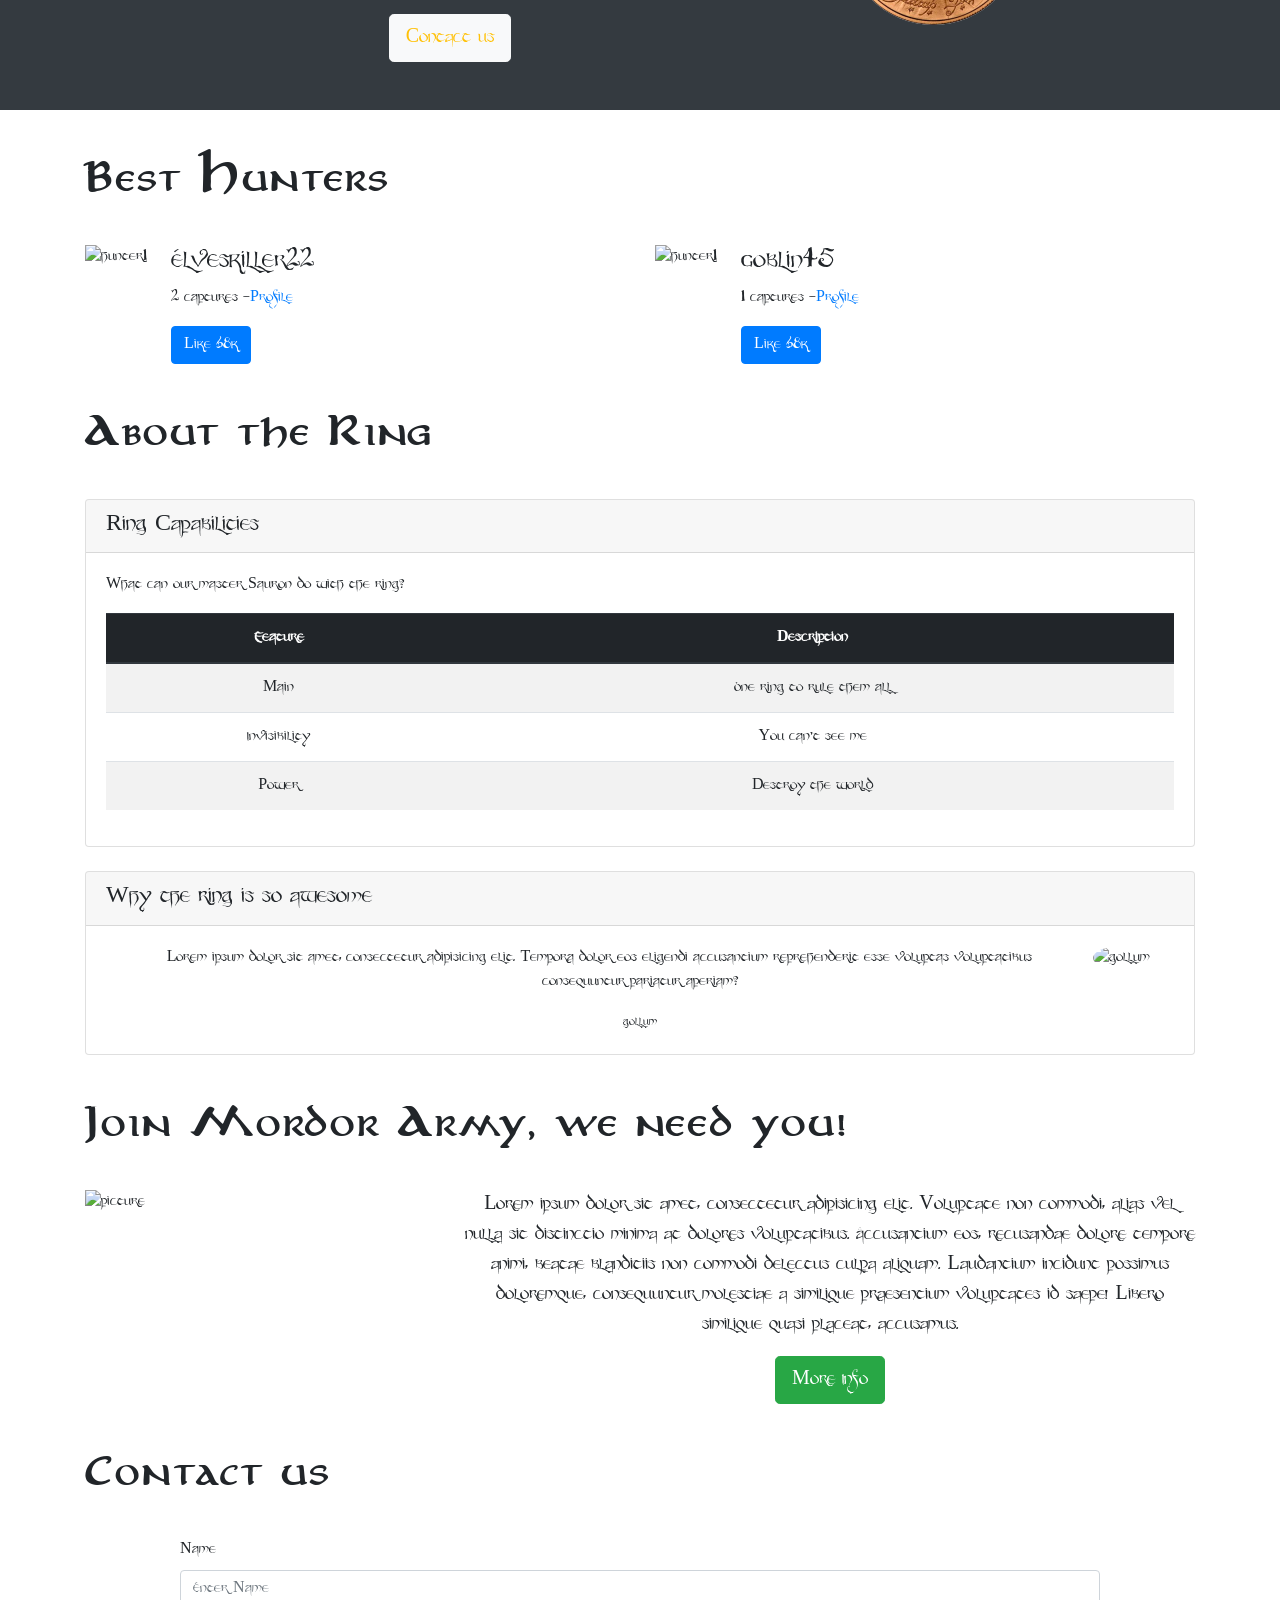
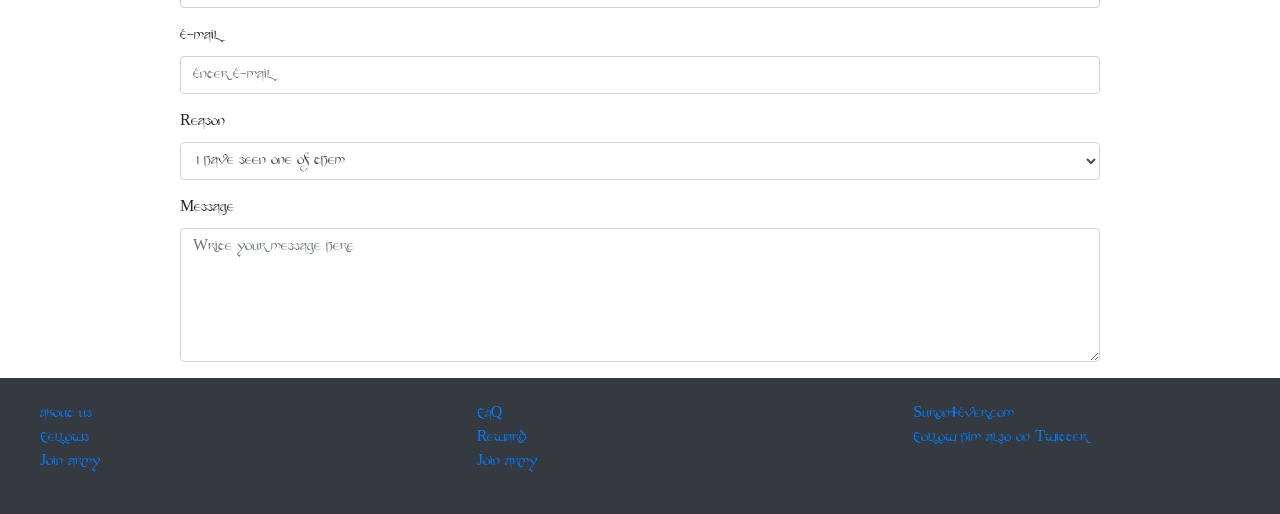
==== commit 5b9a7149: "added images in showcase and fellows section. overworked cards in fellows section" ====
--- a/index.html
+++ b/index.html
@@ -2,309 +2,307 @@
 <html lang="zxx">
 
 <head>
-  <meta charset="utf-8">
-  <meta name="viewport" content="width=device-width, initial-scale=1.0">
-  <title>precious</title>
-  <link rel="stylesheet" href="https://stackpath.bootstrapcdn.com/bootstrap/4.1.3/css/bootstrap.min.css" integrity="sha384-MCw98/SFnGE8fJT3GXwEOngsV7Zt27NXFoaoApmYm81iuXoPkFOJwJ8ERdknLPMO" crossorigin="anonymous">
-  <link rel="stylesheet" href="style.css">
+    <meta charset="utf-8">
+    <meta name="viewport" content="width=device-width, initial-scale=1.0">
+    <title>precious</title>
+    <link rel="stylesheet" href="https://stackpath.bootstrapcdn.com/bootstrap/4.1.3/css/bootstrap.min.css" integrity="sha384-MCw98/SFnGE8fJT3GXwEOngsV7Zt27NXFoaoApmYm81iuXoPkFOJwJ8ERdknLPMO" crossorigin="anonymous">
+    <link rel="stylesheet" href="style.css">
 </head>
 
 <body>
-  <nav class="navbar navbar-expand-sm navbar-dark bg-dark">
-    <div class="container">
-      <a href="index.html" class="navbar-brand">Find The Precious</a>
-      <button class="navbar-toggler" data-toggle="collapse" data-target="#navbarCollapse"><span class="navbar-toggler-icon"></span></button>
-      <div class="collapse navbar-collapse" id="navbarCollapse">
-        <ul class="navbar-nav ml-auto">
-          <li class="nav-item active">
-            <a href="index.html" class="nav-link">Fellows</a>
-          </li>
-          <li class="nav-item">
-            <a href="#" class="nav-link">Ring</a>
-          </li>
-          <li class="nav-item">
-            <a href="#.html" class="nav-link">Reward</a>
-          </li>
-          <li class="nav-item">
-            <a href="#.html" class="nav-link">Hunters</a>
-          </li>
-          <li class="nav-item">
-            <a href="#.html" class="nav-link">Join </a>
-          </li>
-          <li class="nav-item">
-            <a href="index.html" class="nav-link">Contact</a>
-          </li>
-        </ul>
-      </div>
-    </div>
-  </nav>
-
-  <!--    SHOWCASE SLIDER   -->
-
-  <section id="showcase">
-    <div id="myCarousel" class="carousel slide" data-ride="carousel">
-      <ol class="carousel-indicators">
-        <li class="active" data-target="#myCarousel" data-slide-to="0"></li>
-        <li class="active" data-target="#myCarousel" data-slide-to="1"></li>
-        <li class="active" data-target="#myCarousel" data-slide-to="2"></li>
-      </ol>
-      <div class="carousel-inner">
-        <div class="carousel-item carousel-image-1 active">
-          <div class="container">
-            <div class="carousel-caption d-none d-sm-block mb-5">
-              <h1 class="display-3">Kill Them!</h1>Lorem ipsum dolor sit amet, consectetur adipisicing elit. Natus nulla nostrum, hic quam maxime sit.
-              <p class="lead"></p>
-            </div>
-          </div>
-        </div>
-
-        <div class="carousel-item carousel-image-2">
-          <div class="container">
-            <div class="carousel-caption d-none d-sm-block mb-5">
-              <h1 class="display-3 text-danger">They won't get away!</h1>Lorem ipsum dolor sit amet, consectetur adipisicing elit. Natus nulla nostrum, hic quam maxime sit.
-              <p class="lead"></p>
-            </div>
-          </div>
-        </div>
-
-        <div class="carousel-item carousel-image-3">
-          <div class="container">
-            <div class="carousel-caption d-none d-sm-block text mb-5">
-              <h1 class="display-3 text-warning">Noo! not them!</h1>Lorem ipsum dolor sit amet, consectetur adipisicing elit. Natus nulla nostrum, hic quam maxime sit.
-              <p class="lead"></p>
-            </div>
-          </div>
-        </div>
-      </div>
-    </div>
-
-  </section>
-
-  <section id="fellows">
-
-    <div class="container">
-      <h2 class="my-4">Fellows wanted dead</h2>
-      <div class="row mb-4 justify-content-center">
-        <a href="#" class="btn btn-dark btn-lg">Most Wanted</a>
-        <a href="#" class="btn btn-light btn-lg">Most Dangerous</a>
-        <a href="#" class="btn btn-light btn-lg">Already captured</a>
-      </div>
-      <div class="row">
-        <div class="col-md-4 col-sm-12">
-          <div class="card">
-            <img src="https://vignette.wikia.nocookie.net/lotr/images/e/e7/Gandalf_the_Grey.jpg/revision/latest?cb=20121110131754" alt="gandalf" class="card-img">
-            <div class="card-img-overlay text-center">
-              <h4 class="card-title text-light bg-dark mt-5">Reward <br> 1000 gold</h4>
-              <p class="card-text mt-5 text-light">The Wizard</p>
-            </div>
-            <div class="card-body">
-              <h3>The Wizard</h3>
-              <p>Lorem ipsum dolor sit amet, consectetur adipisicing.</p>
-            </div>
-          </div>
-        </div>
-        <div class="col-md-4 col-sm-12">
-          <div class="card">
-            <img src="https://via.placeholder.com/952x1200" alt="gandalf" class="card-img">
-            <div class="card-img-overlay text-center">
-              <h4 class="card-title text-light bg-dark mt-5">Reward <br> 700 gold</h4>
-              <p class="card-text mt-5 text-light">Hobbit #3</p>
-            </div>
-            <div class="card-body">
-              <h3>Hobbit #3</h3>
-              <p>Lorem ipsum dolor sit amet, consectetur adipisicing.</p>
-            </div>
-          </div>
-        </div>
-        <div class="col-md-4 col-sm-12">
-          <div class="card">
-            <img src="https://via.placeholder.com/952x1200" alt="gandalf" class="card-img">
-            <div class="card-img-overlay text-center">
-              <h4 class="card-title text-light bg-dark mt-5">Reward <br> 250 gold</h4>
-              <p class="card-text mt-5 text-light">The Wizard</p>
-
-            </div>
-            <div class="card-body">
-              <h3>Dwarf</h3>
-              <p>Lorem ipsum dolor sit amet, consectetur adipisicing.</p>
-            </div>
-          </div>
-        </div>
-      </div>
-    </div>
-  </section>
-  <section id="reward" class="my-5">
-
-    <div class="container">
-      <h2 class="my-5">How do I get my reward?</h2>
-      <div class="row">
-        <div class="col-md-12 col-lg-8 text-center">
-          <p class="lead">Lorem ipsum dolor sit amet, consectetur adipisicing elit. Voluptate non commodi, alias vel nulla sit distinctio minima at dolores voluptatibus. Accusantium eos, recusandae dolore tempore animi, beatae blanditiis non commodi delectus culpa aliquam. Laudantium incidunt possimus doloremque, consequuntur molestiae a similique praesentium voluptates id saepe! Libero similique quasi placeat, accusamus.</p>
-          <button class="btn btn-success btn-lg">Contact us</button>
-        </div>
-        <div class="col-md-4 d-none d-lg-block">
-          <img src="https://via.placeholder.com/350x250" alt="picture">
-        </div>
-
-      </div>
-    </div>
-  </section>
-  <section id="hunters" class="my-5">
-    <div class="container">
-      <h2 class="my-5">Best Hunters</h2>
-      <div class="row">
-        <div class="col-6">
-          <div class="media">
-            <img src="https://via.placeholder.com/150x150" alt="hunter1" class="mr-4">
-            <div class="media-body">
-              <h3>Elveskiller22</h3>
-              <p>2 captures -<a href="+">Profile</a></p>
-              <button class="btn btn-primary">Like 68k</button>
-            </div>
-          </div>
-        </div>
-        <div class="col-6">
-          <div class="media">
-            <img src="https://via.placeholder.com/150x150" alt="hunter1" class="mr-4">
-            <div class="media-body">
-              <h3>Goblin45</h3>
-              <p>1 captures -<a href="+">Profile</a></p>
-              <button class="btn btn-primary">Like 68k</button>
-            </div>
-          </div>
-        </div>
-      </div>
-    </div>
-  </section>
-
-  <section id="ring" class="my-5">
-    <div class="container">
-      <h2 class="my-5">About the Ring</h2>
-      <div class="row">
-        <div class="col">
-          <div class="card">
-            <h4 class="card-header">Ring Capabilities</h4>
-            <div class="card-body">
-              <p>What can our master Sauron do with the ring?</p>
-              <table class="table text-center table-striped">
-                <thead class="thead-dark">
-                  <tr>
-                    <th>Feature</th>
-                    <th>Description</th>
-                  </tr>
-                </thead>
-                <tbody>
-                  <tr>
-                    <td>Main</td>
-                    <td>One ring to rule them all</td>
-                  </tr>
-                  <tr>
-                    <td>Invisibility</td>
-                    <td>You can't see me</td>
-                  </tr>
-                  <tr>
-                    <td>Power</td>
-                    <td>Destroy the world</td>
-                  </tr>
-                </tbody>
-              </table>
-            </div>
-          </div>
-        </div>
-      </div>
-      <div class="row">
-        <div class="col">
-          <div class="card mt-4">
-            <h4 class="card-header">Why the ring is so awesome</h4>
-            <div class="card-body text-center">
-              <img src="https://via.placeholder.com/150x150" alt="gollum" class="float-right rounded-circle mx-4">
-              <p class="mx-4">Lorem ipsum dolor sit amet, consectetur adipisicing elit. Tempora dolor eos eligendi accusantium reprehenderit esse voluptas voluptatibus consequuntur pariatur aperiam?</p>
-              <small class="mx-4">gollum</small>
-
-            </div>
-          </div>
-        </div>
-      </div>
-    </div>
-  </section>
-  <section id="join">
-    <div class="container">
-      <h2 class="my-5">Join Mordor Army, we need you!</h2>
-      <div class="row">
-        <div class="col-md-4 d-none d-lg-block">
-          <img src="https://via.placeholder.com/350x250" alt="picture">
-        </div>
-        <div class="col-md-12 col-lg-8 text-center">
-          <p class="lead">Lorem ipsum dolor sit amet, consectetur adipisicing elit. Voluptate non commodi, alias vel nulla sit distinctio minima at dolores voluptatibus. Accusantium eos, recusandae dolore tempore animi, beatae blanditiis non commodi delectus culpa aliquam. Laudantium incidunt possimus doloremque, consequuntur molestiae a similique praesentium voluptates id saepe! Libero similique quasi placeat, accusamus.</p>
-          <button class="btn btn-success btn-lg">More Info</button>
-        </div>
-
-
-      </div>
-    </div>
-  </section>
-  <section id="contact">
-    <div class="container">
-      <h2 class="my-5">Contact us</h2>
-      <div class="row">
-        <div class="col-10 offset-1">
-          <form action="#">
-            <div class="form-group">
-              <label for="name">Name</label>
-              <input type="text" class="form-control" id="name" placeholder="Enter Name">
-            </div>
-            <div class="form-group">
-              <label for="email">E-mail</label>
-              <input type="text" class="form-control" id="email" placeholder="Enter E-mail">
-            </div>
-            <div class="form-group">
-              <label for="select">Reason</label>
-              <select name="select" id="select" class="form-control">
-                <option value="#">I have seen one of them</option>
-                <option value="#">I want to join the mordor army</option>
-              </select>
-            </div>
-            <div class="form-group">
-              <label for="message">Message</label>
-              <textarea name="message" id="message" cols="30" rows="5" class="form-control" placeholder="Write your message here"></textarea>
-            </div>
-          </form>
-        </div>
-      </div>
-    </div>
-  </section>
-  <footer class="bg-dark text-light">
-    <div class="row py-4">
-      <div class="col-4">
-        <ul>
-          <li><a href="#">About us</a></li>
-          <li><a href="#">Fellows</a></li>
-          <li><a href="#">Join army</a></li>
-        </ul>
-      </div>
-      <div class="col-4">
-        <ul>
-          <li><a href="#">FAQ</a></li>
-          <li><a href="#">Reward</a></li>
-          <li><a href="#">Join army</a></li>
-        </ul>
-      </div>
-      <div class="col-4">
-        <ul>
-          <li><a href="#">Suron4Ever.com</a></li>
-          <li><a href="#">Follow him also on Twitter</a></li>
-        </ul>
-      </div>
-    </div>
-  </footer>
-
-
-
-
-
-  <script src="https://code.jquery.com/jquery-3.3.1.slim.min.js" integrity="sha384-q8i/X+965DzO0rT7abK41JStQIAqVgRVzpbzo5smXKp4YfRvH+8abtTE1Pi6jizo" crossorigin="anonymous"></script>
-  <script src="https://cdnjs.cloudflare.com/ajax/libs/popper.js/1.14.3/umd/popper.min.js" integrity="sha384-ZMP7rVo3mIykV+2+9J3UJ46jBk0WLaUAdn689aCwoqbBJiSnjAK/l8WvCWPIPm49" crossorigin="anonymous"></script>
-  <script src="https://stackpath.bootstrapcdn.com/bootstrap/4.1.3/js/bootstrap.min.js" integrity="sha384-ChfqqxuZUCnJSK3+MXmPNIyE6ZbWh2IMqE241rYiqJxyMiZ6OW/JmZQ5stwEULTy" crossorigin="anonymous"></script>
+    <nav class="navbar navbar-expand-sm navbar-dark">
+        <div class="container">
+            <a href="index.html" class="navbar-brand">Find The Precious</a>
+            <button class="navbar-toggler" data-toggle="collapse" data-target="#navbarCollapse"><span class="navbar-toggler-icon"></span></button>
+            <div class="collapse navbar-collapse" id="navbarCollapse">
+                <ul class="navbar-nav ml-auto">
+                    <li class="nav-item">
+                        <a href="index.html" class="nav-link">Fellows</a>
+                    </li>
+                    <li class="nav-item">
+                        <a href="#" class="nav-link">Ring</a>
+                    </li>
+                    <li class="nav-item">
+                        <a href="#.html" class="nav-link">Reward</a>
+                    </li>
+                    <li class="nav-item">
+                        <a href="#.html" class="nav-link">Hunters</a>
+                    </li>
+                    <li class="nav-item">
+                        <a href="#.html" class="nav-link">Join </a>
+                    </li>
+                    <li class="nav-item">
+                        <a href="index.html" class="nav-link">Contact</a>
+                    </li>
+                </ul>
+            </div>
+        </div>
+    </nav>
+
+    <!--    SHOWCASE SLIDER   -->
+
+    <section id="showcase">
+        <div id="myCarousel" class="carousel slide" data-ride="carousel">
+            <ol class="carousel-indicators">
+                <li class="active" data-target="#myCarousel" data-slide-to="0"></li>
+                <li class="active" data-target="#myCarousel" data-slide-to="1"></li>
+                <li class="active" data-target="#myCarousel" data-slide-to="2"></li>
+            </ol>
+            <div class="carousel-inner">
+                <div class="carousel-item carousel-image-1 active">
+                    <div class="container">
+                        <div class="carousel-caption d-none d-sm-block mb-5">
+                            <h1 class="display-4">Sauron is a very good bro,</h1>
+                            <h3>please help him to find his ring!</h3>
+                        </div>
+                    </div>
+                </div>
+
+                <div class="carousel-item carousel-image-2">
+                    <div class="container">
+                        <div class="carousel-caption d-none d-sm-block mb-5">
+                            <h1 class="display-3 text-danger">They won't get away!</h1>Lorem ipsum dolor sit amet, consectetur adipisicing elit. Natus nulla nostrum, hic quam maxime sit.
+                            <p class="lead"></p>
+                        </div>
+                    </div>
+                </div>
+
+                <div class="carousel-item carousel-image-3">
+                    <div class="container">
+                        <div class="carousel-caption d-none d-sm-block text mb-5">
+                            <h1 class="display-3 text-warning">Noo! not them!</h1>Lorem ipsum dolor sit amet, consectetur adipisicing elit. Natus nulla nostrum, hic quam maxime sit.
+                            <p class="lead"></p>
+                        </div>
+                    </div>
+                </div>
+            </div>
+        </div>
+
+    </section>
+
+    <section id="fellows" class="bg-light">
+
+        <div class="container">
+            <h2 class="py-4">Fellows wanted dead <small>(or alive if you want to eat them later)</small></h2>
+            <div class="row mb-4 justify-content-center">
+                <a href="#">Most Wanted</a>
+                <a href="#">Most Dangerous</a>
+                <a href="#">Already captured</a>
+            </div>
+            <div class="row">
+                <div class="col-md-4 col-sm-12">
+                    <div class="card">
+                        <img src="/images/gandalf.png" alt="gandalf" class="card-img">
+                        <div class="card-img-overlay text-center">
+                            <h4 class="card-title text-dark bg-light mt-5">Reward <br> <span class="text-warning">1000</span> gold</h4>
+                            <p class="card-text mt-5 text-light">gandalf</p>
+                        </div>
+                        <div class="card-body bg-dark text-light">
+                            <p>a very dangerous wizard and balrog killer....</p>
+                        </div>
+                    </div>
+                </div>
+                <div class="col-md-4 col-sm-12">
+                    <div class="card">
+                        <img src="/images/aragorn.png" alt="aragorn" class="card-img">
+                        <div class="card-img-overlay text-center">
+                            <h4 class="card-title text-dark bg-light mt-5">Reward <br> <span class="text-warning">800</span> gold</h4>
+
+                            <p class="card-text mt-5 text-light">aragorn</p>
+                        </div>
+                        <div class="card-body bg-dark text-light">
+                            <p>sauron's finger says him his sword is dangerous...</p>
+                        </div>
+                    </div>
+                </div>
+                <div class="col-md-4 col-sm-12">
+                    <div class="card">
+                        <img src="/images/gimli.png" alt="gimli" class="card-img">
+                        <div class="card-img-overlay text-center">
+                            <h4 class="card-title text-warning mt-5">dead</h4>
+                            <p class="card-text mt-5 text-light">gimli</p>
+
+                        </div>
+                        <div class="card-body bg-dark text-light">
+                            <p>a fat dwarf, with a beard and a big sharp axe...</p>
+                        </div>
+                    </div>
+                </div>
+            </div>
+        </div>
+    </section>
+    <section id="reward" class="mt-3 pb-5 bg-dark text-light">
+
+        <div class="container">
+            <h2 class="py-5">I have captured one of them, how do I get my reward?</h2>
+            <div class="row">
+                <div class="col-md-12 col-lg-8 text-center">
+                    <p class="lead">Lorem ipsum dolor sit amet, consectetur adipisicing elit. Voluptate non commodi, alias vel nulla sit distinctio minima at dolores voluptatibus. Accusantium eos, recusandae dolore tempore animi, beatae blanditiis non commodi delectus culpa aliquam. Laudantium incidunt possimus doloremque, consequuntur molestiae a similique praesentium voluptates id saepe! Libero similique quasi placeat, accusamus.</p>
+                    <button class="btn btn-light text-warning btn-lg">Contact us</button>
+                </div>
+                <div class="col-md-4 d-none d-lg-block">
+                    <img src="/images/coin_sauron.png" class="rounded-circle">
+                </div>
+
+            </div>
+        </div>
+    </section>
+    <section id="hunters" class="my-5">
+        <div class="container">
+            <h2 class="my-5">Best Hunters</h2>
+            <div class="row">
+                <div class="col-6">
+                    <div class="media">
+                        <img src="https://via.placeholder.com/150x150" alt="hunter1" class="mr-4">
+                        <div class="media-body">
+                            <h3>Elveskiller22</h3>
+                            <p>2 captures -<a href="+">Profile</a></p>
+                            <button class="btn btn-primary">Like 68k</button>
+                        </div>
+                    </div>
+                </div>
+                <div class="col-6">
+                    <div class="media">
+                        <img src="https://via.placeholder.com/150x150" alt="hunter1" class="mr-4">
+                        <div class="media-body">
+                            <h3>Goblin45</h3>
+                            <p>1 captures -<a href="+">Profile</a></p>
+                            <button class="btn btn-primary">Like 68k</button>
+                        </div>
+                    </div>
+                </div>
+            </div>
+        </div>
+    </section>
+
+    <section id="ring" class="my-5">
+        <div class="container">
+            <h2 class="my-5">About the Ring</h2>
+            <div class="row">
+                <div class="col">
+                    <div class="card">
+                        <h4 class="card-header">Ring Capabilities</h4>
+                        <div class="card-body">
+                            <p>What can our master Sauron do with the ring?</p>
+                            <table class="table text-center table-striped">
+                                <thead class="thead-dark">
+                                    <tr>
+                                        <th>Feature</th>
+                                        <th>Description</th>
+                                    </tr>
+                                </thead>
+                                <tbody>
+                                    <tr>
+                                        <td>Main</td>
+                                        <td>One ring to rule them all</td>
+                                    </tr>
+                                    <tr>
+                                        <td>Invisibility</td>
+                                        <td>You can't see me</td>
+                                    </tr>
+                                    <tr>
+                                        <td>Power</td>
+                                        <td>Destroy the world</td>
+                                    </tr>
+                                </tbody>
+                            </table>
+                        </div>
+                    </div>
+                </div>
+            </div>
+            <div class="row">
+                <div class="col">
+                    <div class="card mt-4">
+                        <h4 class="card-header">Why the ring is so awesome</h4>
+                        <div class="card-body text-center">
+                            <img src="https://via.placeholder.com/150x150" alt="gollum" class="float-right rounded-circle mx-4">
+                            <p class="mx-4">Lorem ipsum dolor sit amet, consectetur adipisicing elit. Tempora dolor eos eligendi accusantium reprehenderit esse voluptas voluptatibus consequuntur pariatur aperiam?</p>
+                            <small class="mx-4">gollum</small>
+
+                        </div>
+                    </div>
+                </div>
+            </div>
+        </div>
+    </section>
+    <section id="join">
+        <div class="container">
+            <h2 class="my-5">Join Mordor Army, we need you!</h2>
+            <div class="row">
+                <div class="col-md-4 d-none d-lg-block">
+                    <img src="https://via.placeholder.com/350x250" alt="picture">
+                </div>
+                <div class="col-md-12 col-lg-8 text-center">
+                    <p class="lead">Lorem ipsum dolor sit amet, consectetur adipisicing elit. Voluptate non commodi, alias vel nulla sit distinctio minima at dolores voluptatibus. Accusantium eos, recusandae dolore tempore animi, beatae blanditiis non commodi delectus culpa aliquam. Laudantium incidunt possimus doloremque, consequuntur molestiae a similique praesentium voluptates id saepe! Libero similique quasi placeat, accusamus.</p>
+                    <button class="btn btn-success btn-lg">More Info</button>
+                </div>
+
+
+            </div>
+        </div>
+    </section>
+    <section id="contact">
+        <div class="container">
+            <h2 class="my-5">Contact us</h2>
+            <div class="row">
+                <div class="col-10 offset-1">
+                    <form action="#">
+                        <div class="form-group">
+                            <label for="name">Name</label>
+                            <input type="text" class="form-control" id="name" placeholder="Enter Name">
+                        </div>
+                        <div class="form-group">
+                            <label for="email">E-mail</label>
+                            <input type="text" class="form-control" id="email" placeholder="Enter E-mail">
+                        </div>
+                        <div class="form-group">
+                            <label for="select">Reason</label>
+                            <select name="select" id="select" class="form-control">
+                                <option value="#">I have seen one of them</option>
+                                <option value="#">I want to join the mordor army</option>
+                            </select>
+                        </div>
+                        <div class="form-group">
+                            <label for="message">Message</label>
+                            <textarea name="message" id="message" cols="30" rows="5" class="form-control" placeholder="Write your message here"></textarea>
+                        </div>
+                    </form>
+                </div>
+            </div>
+        </div>
+    </section>
+    <footer class="bg-dark text-light">
+        <div class="row py-4">
+            <div class="col-4">
+                <ul>
+                    <li><a href="#">About us</a></li>
+                    <li><a href="#">Fellows</a></li>
+                    <li><a href="#">Join army</a></li>
+                </ul>
+            </div>
+            <div class="col-4">
+                <ul>
+                    <li><a href="#">FAQ</a></li>
+                    <li><a href="#">Reward</a></li>
+                    <li><a href="#">Join army</a></li>
+                </ul>
+            </div>
+            <div class="col-4">
+                <ul>
+                    <li><a href="#">Suron4Ever.com</a></li>
+                    <li><a href="#">Follow him also on Twitter</a></li>
+                </ul>
+            </div>
+        </div>
+    </footer>
+
+
+
+
+
+    <script src="https://code.jquery.com/jquery-3.3.1.slim.min.js" integrity="sha384-q8i/X+965DzO0rT7abK41JStQIAqVgRVzpbzo5smXKp4YfRvH+8abtTE1Pi6jizo" crossorigin="anonymous"></script>
+    <script src="https://cdnjs.cloudflare.com/ajax/libs/popper.js/1.14.3/umd/popper.min.js" integrity="sha384-ZMP7rVo3mIykV+2+9J3UJ46jBk0WLaUAdn689aCwoqbBJiSnjAK/l8WvCWPIPm49" crossorigin="anonymous"></script>
+    <script src="https://stackpath.bootstrapcdn.com/bootstrap/4.1.3/js/bootstrap.min.js" integrity="sha384-ChfqqxuZUCnJSK3+MXmPNIyE6ZbWh2IMqE241rYiqJxyMiZ6OW/JmZQ5stwEULTy" crossorigin="anonymous"></script>
 </body>
 
 </html>
--- a/style.css
+++ b/style.css
@@ -1,9 +1,74 @@
+@font-face {
+    font-family: aniron;
+    src: url("/fonts/anirb___.ttf");
+}
+
+@font-face {
+    font-family: partybusiness;
+    src: url("/fonts/partybusiness.ttf");
+}
+
+
+h2 {
+    font-family: aniron;
+}
+
+* {
+    font-family: partybusiness;
+}
+
+
+.navbar {
+    background-color:#f47d41;
+    font-size: 170%;
+}
+
+.navbar-brand {
+    font-size: 150%;
+}
+
+.nav-link {
+    border-left: 2px white solid;
+}
+
+.nav-link:hover {
+    text-decoration: underline;
+}
+
+.justify-content-center a {
+    color: black;
+    font-size: 200%;
+    margin: 0 10px;
+    
+}
+
+.justify-content-center a:hover {
+    color: #f47d41;
+}
+
+
+
+
+
+
+
+
+
+
+
+
+
+
+
+
+
+
 .carousel-item {
     height: 450px;
 }
 
 .carousel-image-1 {
-    background: url(http://beta.ems.ladbiblegroup.com/s3/content/808x455/136691515a326752be923192b9444a4b.png);
+    background: url("images/dark_vador.png");
     background-size: cover;
 }
 
@@ -16,6 +81,16 @@
     background-size: cover;
 }
 
+#fellows .card {
+    font-size: 180%;
+}
+
+
+
+.card-img-overlay {
+    background-color: rgba(255, 255, 255, 0.4);
+}
+
 .card:hover .card-img-overlay {
     visibility: hidden;
 }
@@ -24,6 +99,5 @@
   list-style-type: none;
 }
 
-a {
-  color: #fff;
-}+
+
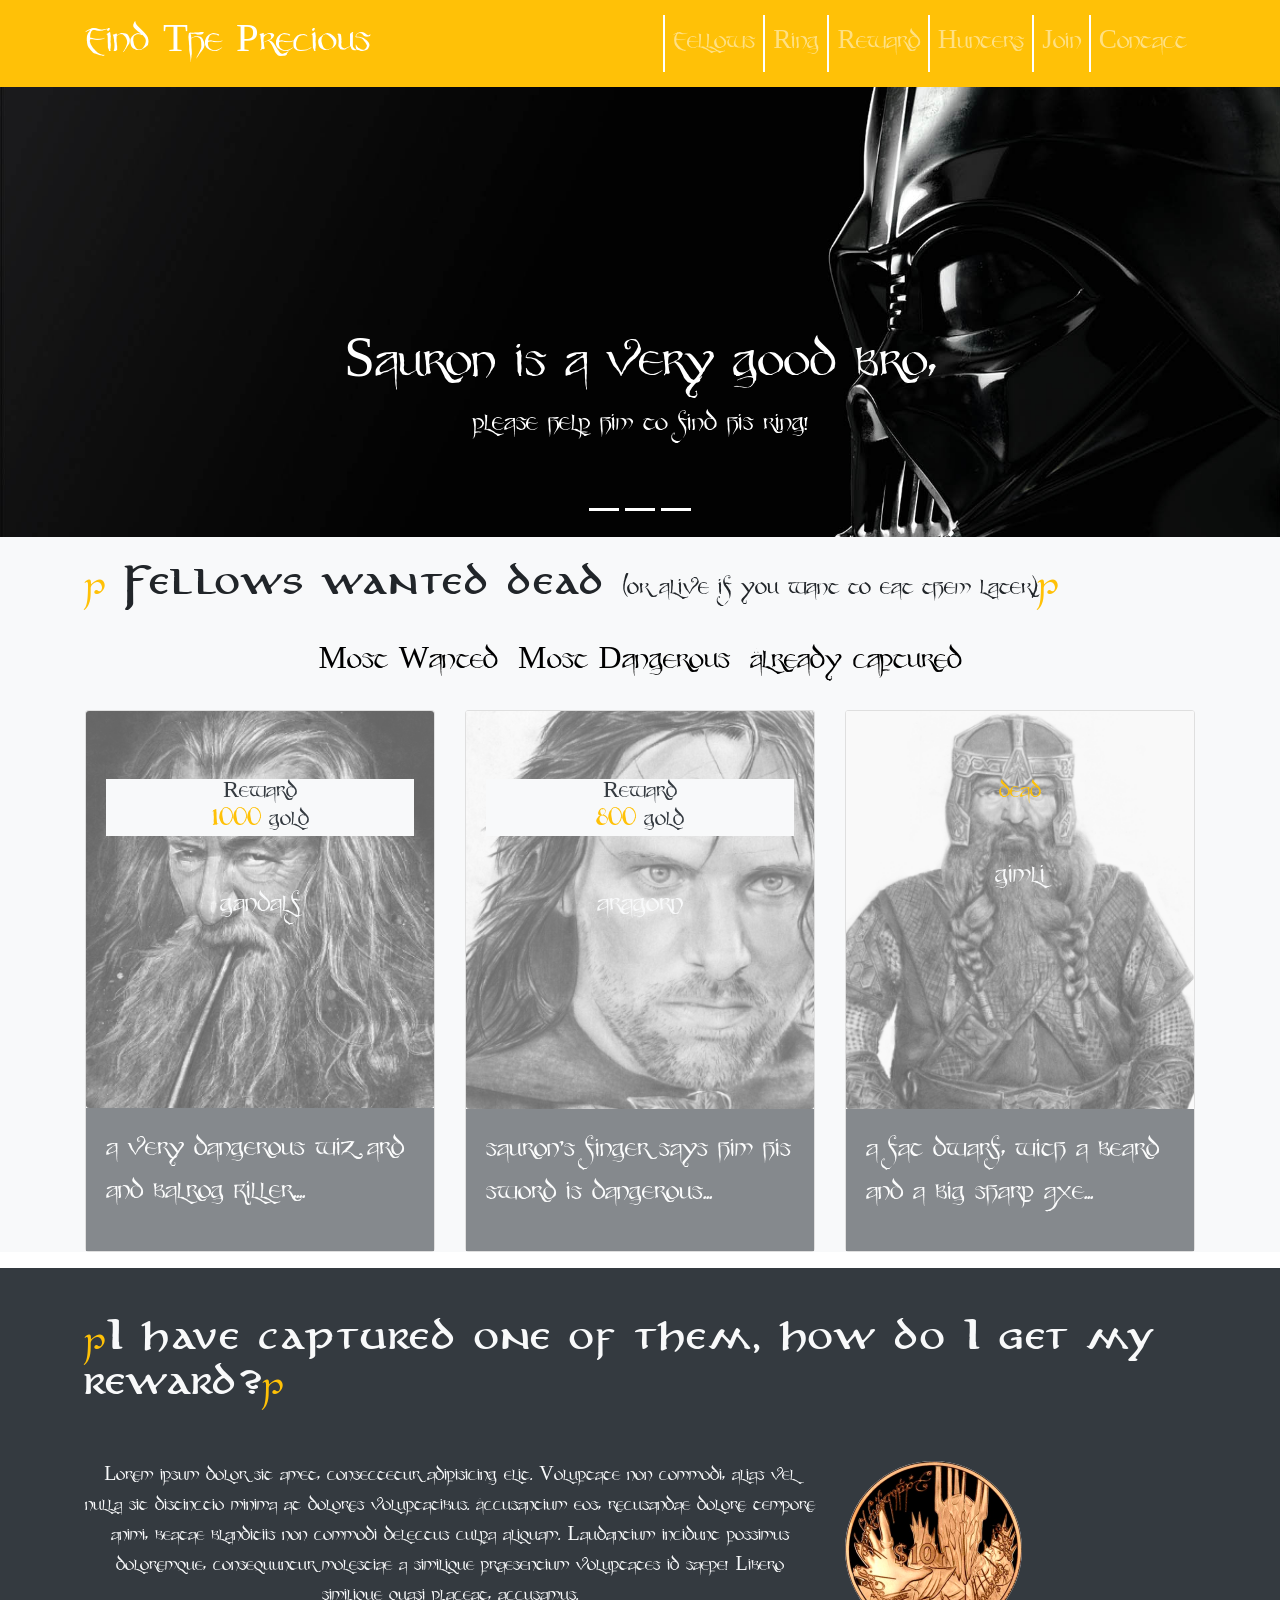
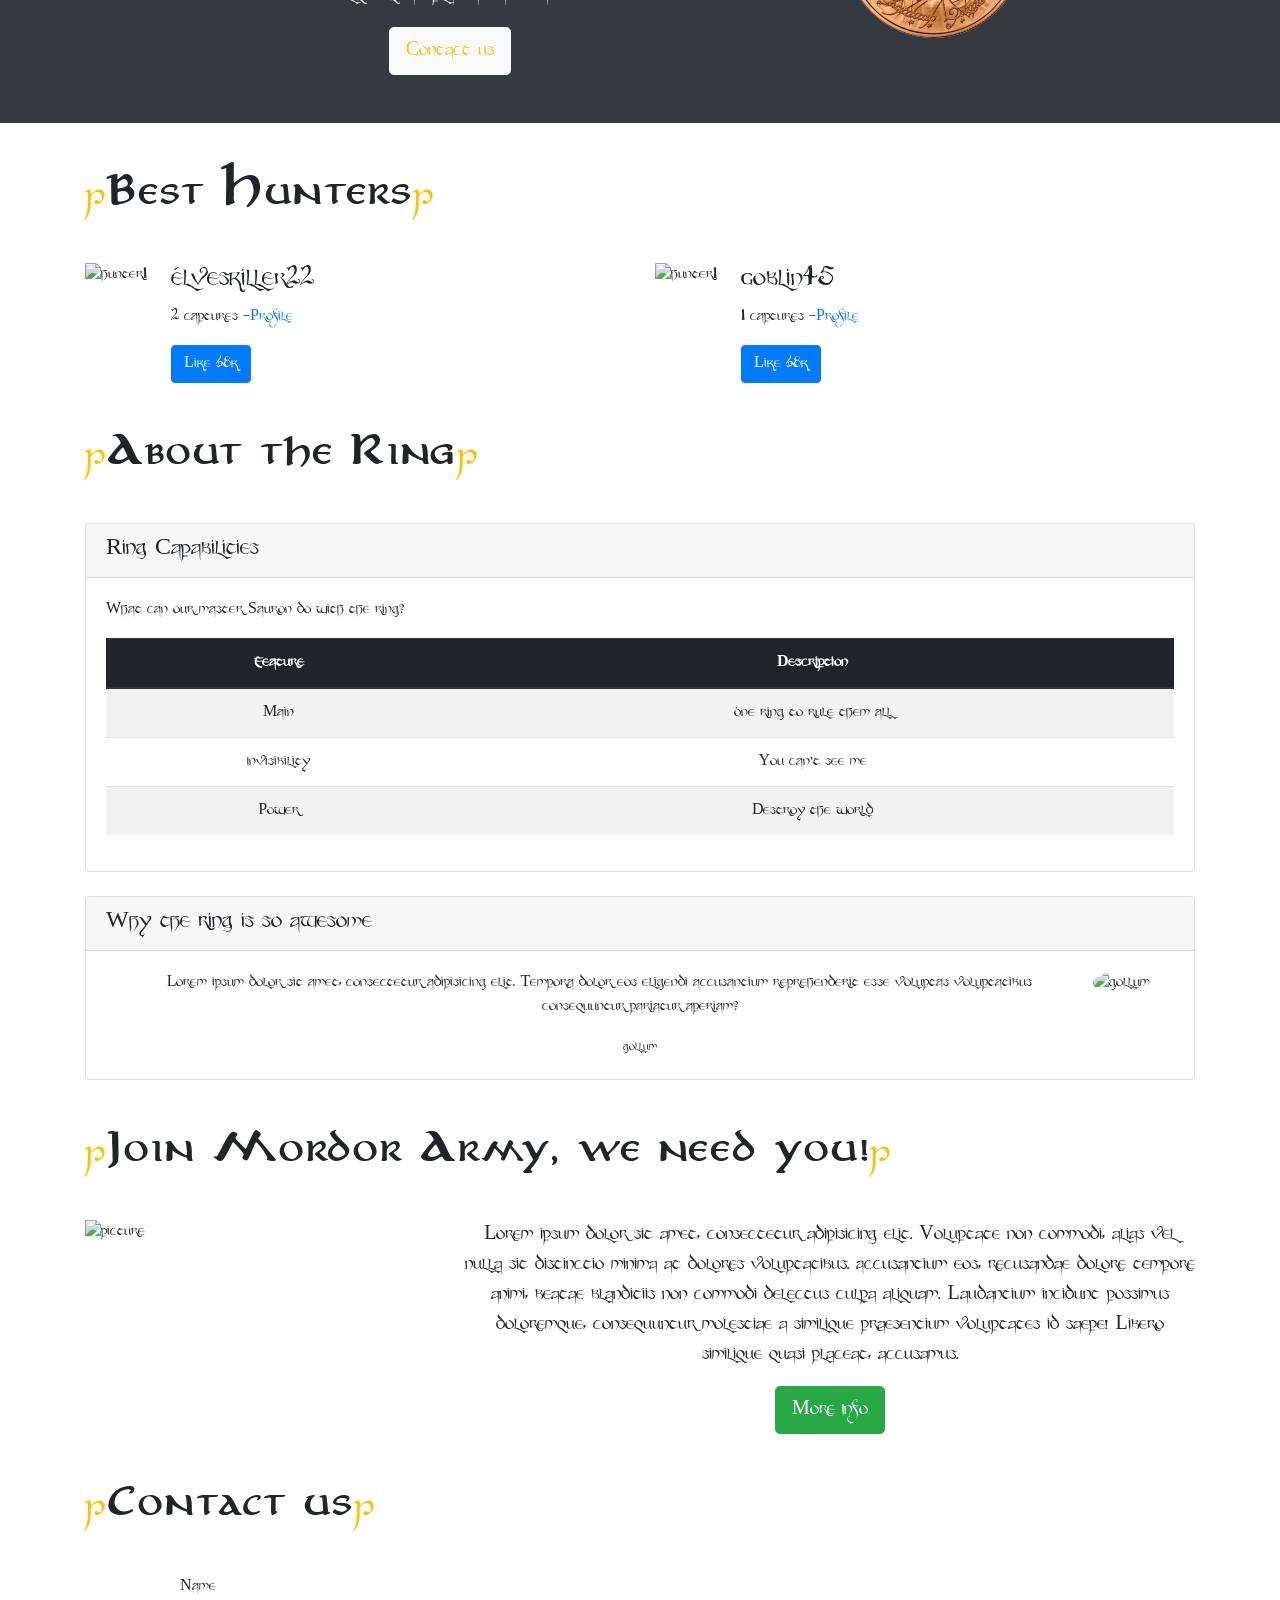
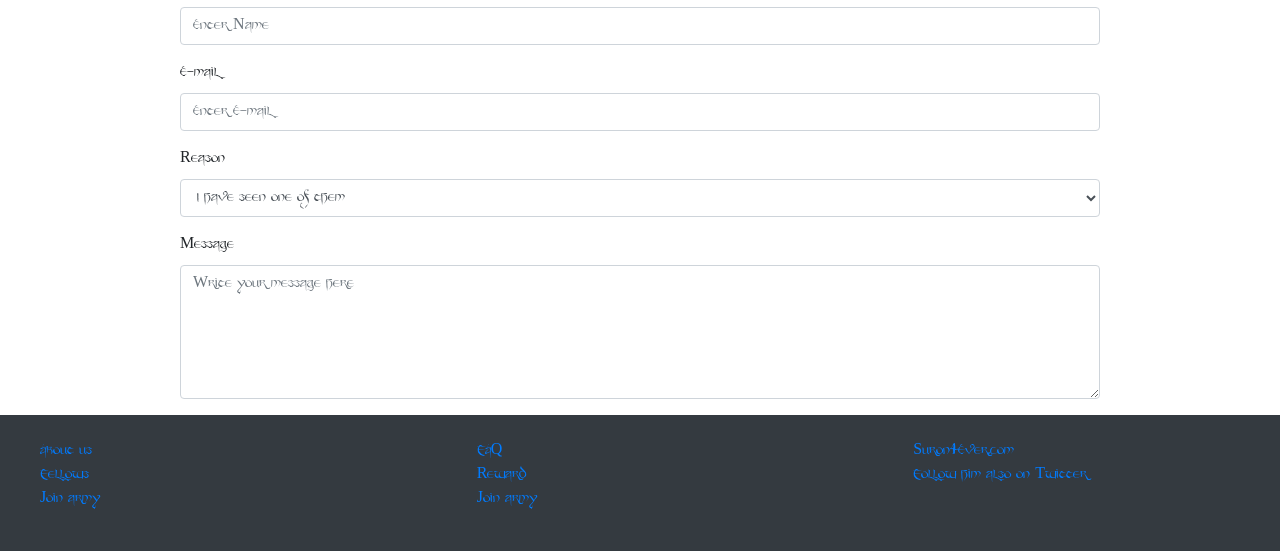
==== commit 25c47e48: "added symbols on section heading" ====
--- a/index.html
+++ b/index.html
@@ -10,7 +10,7 @@
 </head>
 
 <body>
-    <nav class="navbar navbar-expand-sm navbar-dark">
+    <nav class="navbar navbar-expand-sm navbar-dark bg-warning">
         <div class="container">
             <a href="index.html" class="navbar-brand">Find The Precious</a>
             <button class="navbar-toggler" data-toggle="collapse" data-target="#navbarCollapse"><span class="navbar-toggler-icon"></span></button>
@@ -83,7 +83,7 @@
     <section id="fellows" class="bg-light">
 
         <div class="container">
-            <h2 class="py-4">Fellows wanted dead <small>(or alive if you want to eat them later)</small></h2>
+            <h2 class="py-4"><span class="text-warning symbol">1</span> Fellows wanted dead <small>(or alive if you want to eat them later)</small><span class="text-warning symbol">1</span></h2>
             <div class="row mb-4 justify-content-center">
                 <a href="#">Most Wanted</a>
                 <a href="#">Most Dangerous</a>
@@ -134,7 +134,7 @@
     <section id="reward" class="mt-3 pb-5 bg-dark text-light">
 
         <div class="container">
-            <h2 class="py-5">I have captured one of them, how do I get my reward?</h2>
+            <h2 class="py-5"><span class="text-warning symbol">1</span>I have captured one of them, how do I get my reward?<span class="text-warning symbol">1</span></h2>
             <div class="row">
                 <div class="col-md-12 col-lg-8 text-center">
                     <p class="lead">Lorem ipsum dolor sit amet, consectetur adipisicing elit. Voluptate non commodi, alias vel nulla sit distinctio minima at dolores voluptatibus. Accusantium eos, recusandae dolore tempore animi, beatae blanditiis non commodi delectus culpa aliquam. Laudantium incidunt possimus doloremque, consequuntur molestiae a similique praesentium voluptates id saepe! Libero similique quasi placeat, accusamus.</p>
@@ -149,7 +149,7 @@
     </section>
     <section id="hunters" class="my-5">
         <div class="container">
-            <h2 class="my-5">Best Hunters</h2>
+            <h2 class="my-5"><span class="text-warning symbol">1</span>Best Hunters<span class="text-warning symbol">1</span></h2>
             <div class="row">
                 <div class="col-6">
                     <div class="media">
@@ -177,7 +177,7 @@
 
     <section id="ring" class="my-5">
         <div class="container">
-            <h2 class="my-5">About the Ring</h2>
+            <h2 class="my-5"><span class="text-warning symbol">1</span>About the Ring<span class="text-warning symbol">1</span></h2>
             <div class="row">
                 <div class="col">
                     <div class="card">
@@ -227,7 +227,7 @@
     </section>
     <section id="join">
         <div class="container">
-            <h2 class="my-5">Join Mordor Army, we need you!</h2>
+            <h2 class="my-5"><span class="text-warning symbol">1</span>Join Mordor Army, we need you!<span class="text-warning symbol">1</span></h2>
             <div class="row">
                 <div class="col-md-4 d-none d-lg-block">
                     <img src="https://via.placeholder.com/350x250" alt="picture">
@@ -243,7 +243,7 @@
     </section>
     <section id="contact">
         <div class="container">
-            <h2 class="my-5">Contact us</h2>
+            <h2 class="my-5"><span class="text-warning symbol">1</span>Contact us<span class="text-warning symbol">1</span></h2>
             <div class="row">
                 <div class="col-10 offset-1">
                     <form action="#">
--- a/style.css
+++ b/style.css
@@ -8,7 +8,15 @@
     src: url("/fonts/partybusiness.ttf");
 }
 
+@font-face {
+    font-family: 'Tengwar Annatar';
+    src: url("/fonts/tngan.ttf");
+}
 
+.symbol {
+    font-family: 'Tengwar Annatar';
+    
+}
 h2 {
     font-family: aniron;
 }
@@ -19,7 +27,6 @@
 
 
 .navbar {
-    background-color:#f47d41;
     font-size: 170%;
 }
 
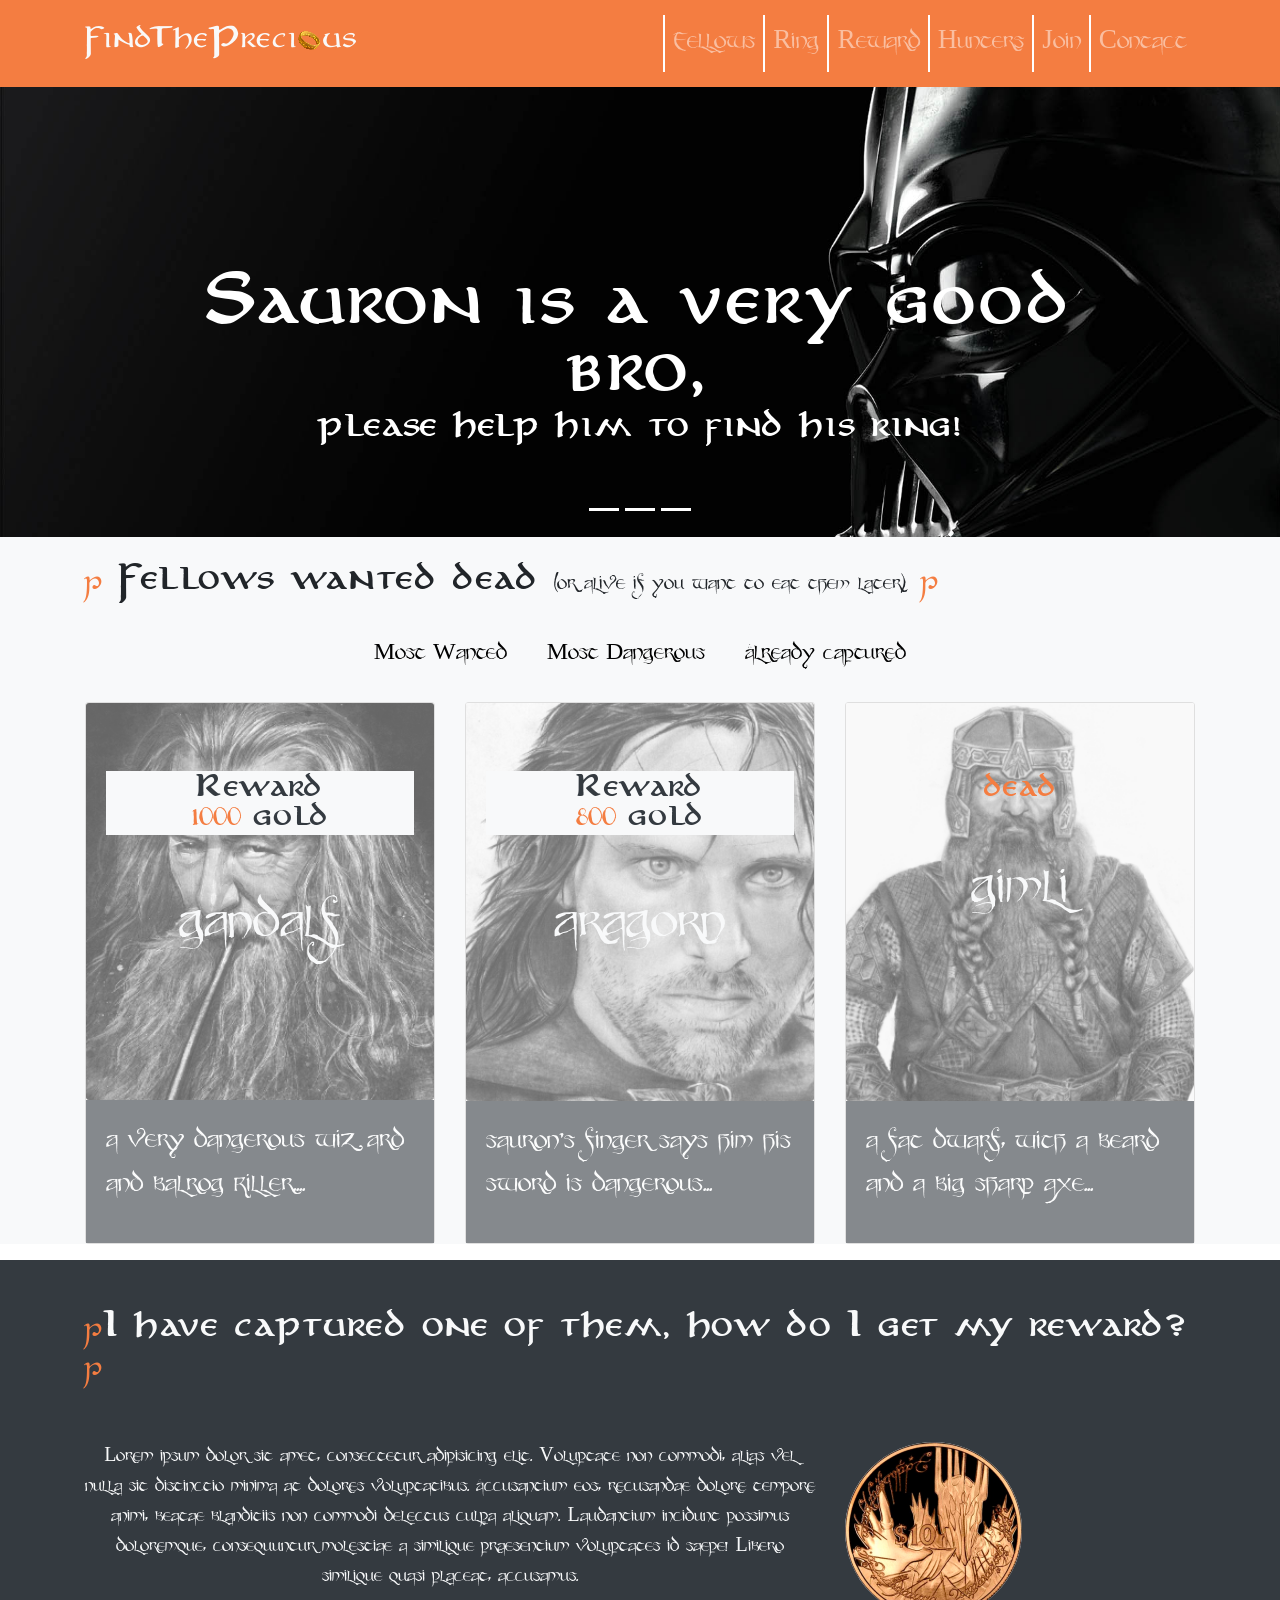
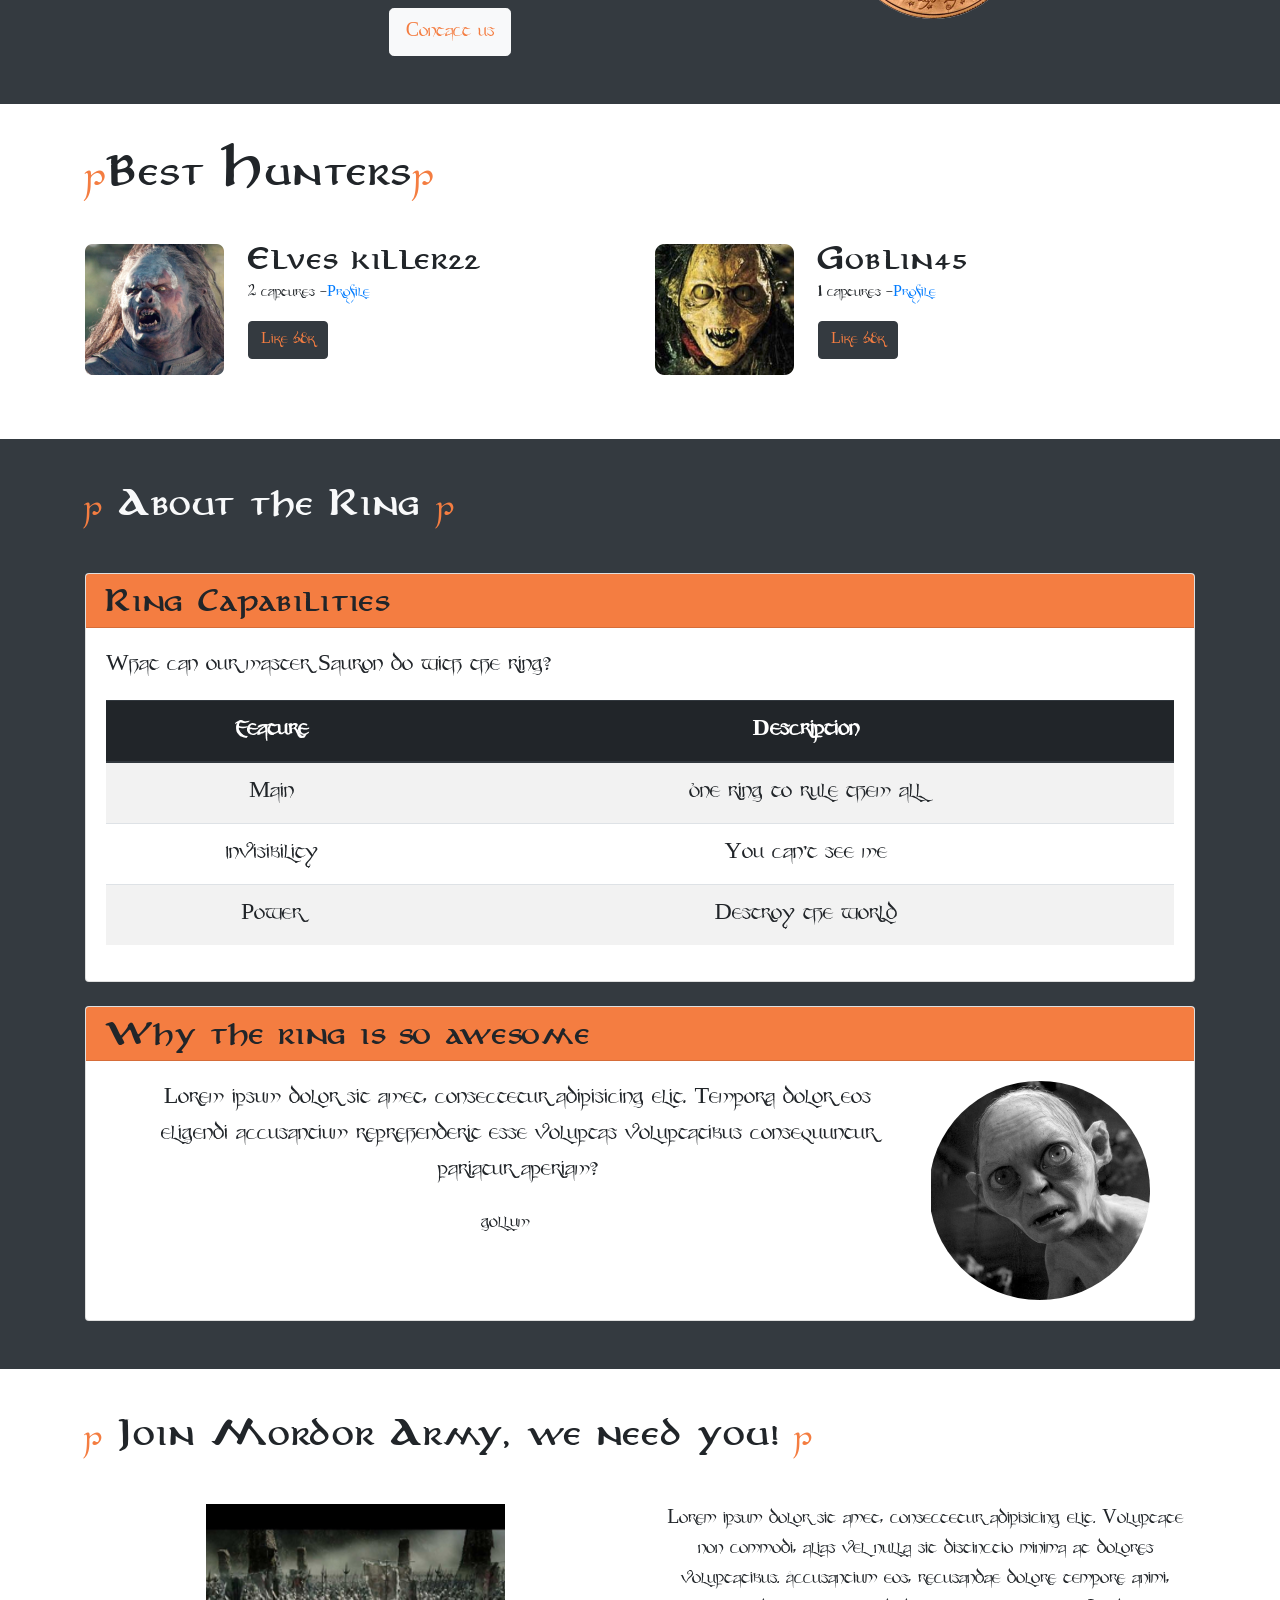
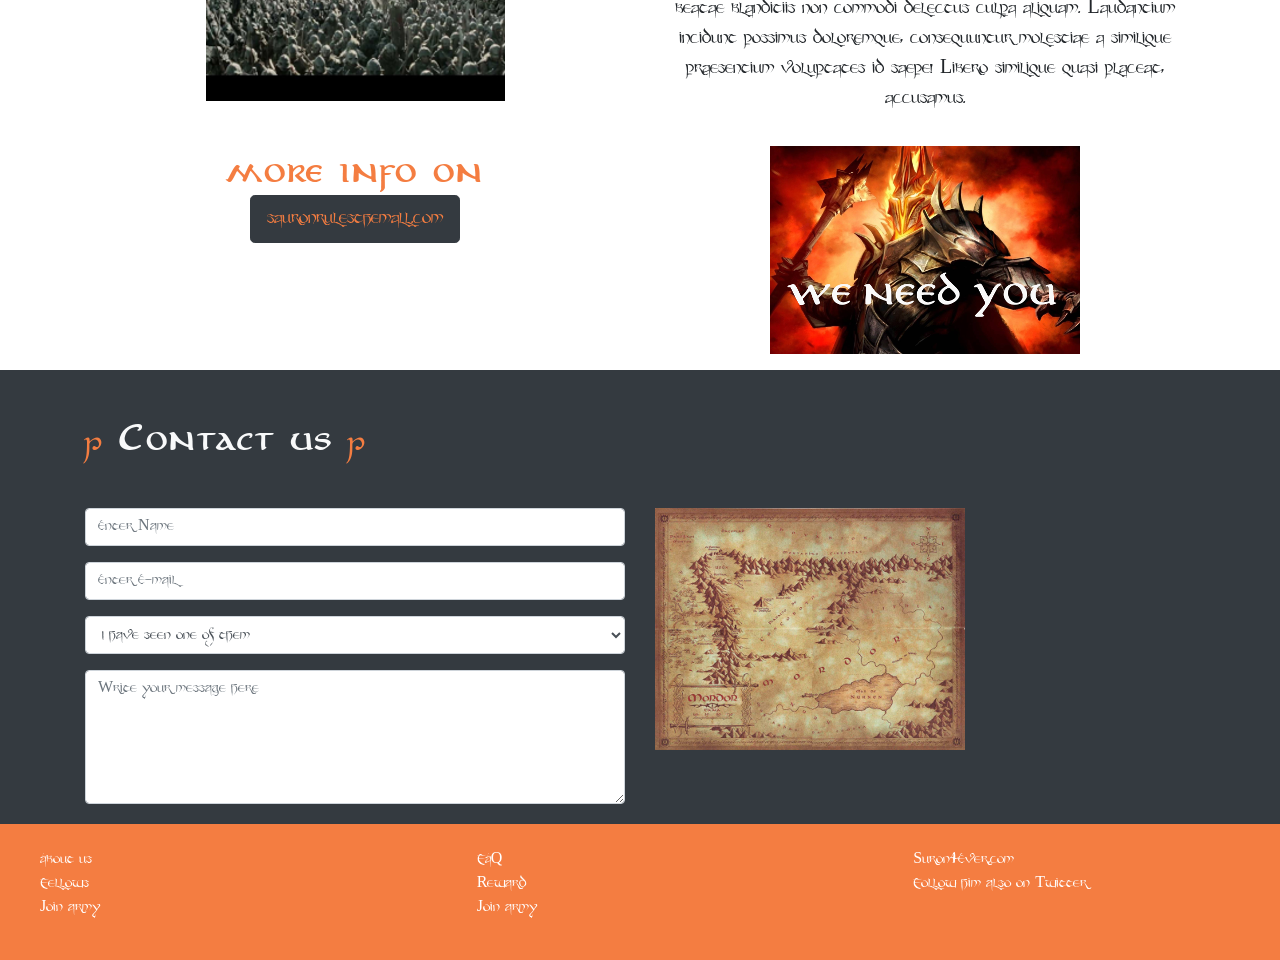
==== commit cf508fae: "changed colors. finished contact, join us and footer section" ====
--- a/index.html
+++ b/index.html
@@ -2,307 +2,315 @@
 <html lang="zxx">
 
 <head>
-    <meta charset="utf-8">
-    <meta name="viewport" content="width=device-width, initial-scale=1.0">
-    <title>precious</title>
-    <link rel="stylesheet" href="https://stackpath.bootstrapcdn.com/bootstrap/4.1.3/css/bootstrap.min.css" integrity="sha384-MCw98/SFnGE8fJT3GXwEOngsV7Zt27NXFoaoApmYm81iuXoPkFOJwJ8ERdknLPMO" crossorigin="anonymous">
-    <link rel="stylesheet" href="style.css">
+  <meta charset="utf-8">
+  <meta name="viewport" content="width=device-width, initial-scale=1.0">
+  <title>precious</title>
+  <link rel="stylesheet" href="https://stackpath.bootstrapcdn.com/bootstrap/4.1.3/css/bootstrap.min.css" integrity="sha384-MCw98/SFnGE8fJT3GXwEOngsV7Zt27NXFoaoApmYm81iuXoPkFOJwJ8ERdknLPMO" crossorigin="anonymous">
+  <link rel="stylesheet" href="style.css">
 </head>
 
 <body>
-    <nav class="navbar navbar-expand-sm navbar-dark bg-warning">
-        <div class="container">
-            <a href="index.html" class="navbar-brand">Find The Precious</a>
-            <button class="navbar-toggler" data-toggle="collapse" data-target="#navbarCollapse"><span class="navbar-toggler-icon"></span></button>
-            <div class="collapse navbar-collapse" id="navbarCollapse">
-                <ul class="navbar-nav ml-auto">
-                    <li class="nav-item">
-                        <a href="index.html" class="nav-link">Fellows</a>
-                    </li>
-                    <li class="nav-item">
-                        <a href="#" class="nav-link">Ring</a>
-                    </li>
-                    <li class="nav-item">
-                        <a href="#.html" class="nav-link">Reward</a>
-                    </li>
-                    <li class="nav-item">
-                        <a href="#.html" class="nav-link">Hunters</a>
-                    </li>
-                    <li class="nav-item">
-                        <a href="#.html" class="nav-link">Join </a>
-                    </li>
-                    <li class="nav-item">
-                        <a href="index.html" class="nav-link">Contact</a>
-                    </li>
-                </ul>
-            </div>
-        </div>
-    </nav>
-
-    <!--    SHOWCASE SLIDER   -->
-
-    <section id="showcase">
-        <div id="myCarousel" class="carousel slide" data-ride="carousel">
-            <ol class="carousel-indicators">
-                <li class="active" data-target="#myCarousel" data-slide-to="0"></li>
-                <li class="active" data-target="#myCarousel" data-slide-to="1"></li>
-                <li class="active" data-target="#myCarousel" data-slide-to="2"></li>
-            </ol>
-            <div class="carousel-inner">
-                <div class="carousel-item carousel-image-1 active">
-                    <div class="container">
-                        <div class="carousel-caption d-none d-sm-block mb-5">
-                            <h1 class="display-4">Sauron is a very good bro,</h1>
-                            <h3>please help him to find his ring!</h3>
-                        </div>
-                    </div>
-                </div>
-
-                <div class="carousel-item carousel-image-2">
-                    <div class="container">
-                        <div class="carousel-caption d-none d-sm-block mb-5">
-                            <h1 class="display-3 text-danger">They won't get away!</h1>Lorem ipsum dolor sit amet, consectetur adipisicing elit. Natus nulla nostrum, hic quam maxime sit.
-                            <p class="lead"></p>
-                        </div>
-                    </div>
-                </div>
-
-                <div class="carousel-item carousel-image-3">
-                    <div class="container">
-                        <div class="carousel-caption d-none d-sm-block text mb-5">
-                            <h1 class="display-3 text-warning">Noo! not them!</h1>Lorem ipsum dolor sit amet, consectetur adipisicing elit. Natus nulla nostrum, hic quam maxime sit.
-                            <p class="lead"></p>
-                        </div>
-                    </div>
-                </div>
-            </div>
-        </div>
-
-    </section>
-
-    <section id="fellows" class="bg-light">
-
-        <div class="container">
-            <h2 class="py-4"><span class="text-warning symbol">1</span> Fellows wanted dead <small>(or alive if you want to eat them later)</small><span class="text-warning symbol">1</span></h2>
-            <div class="row mb-4 justify-content-center">
-                <a href="#">Most Wanted</a>
-                <a href="#">Most Dangerous</a>
-                <a href="#">Already captured</a>
-            </div>
-            <div class="row">
-                <div class="col-md-4 col-sm-12">
-                    <div class="card">
-                        <img src="/images/gandalf.png" alt="gandalf" class="card-img">
-                        <div class="card-img-overlay text-center">
-                            <h4 class="card-title text-dark bg-light mt-5">Reward <br> <span class="text-warning">1000</span> gold</h4>
-                            <p class="card-text mt-5 text-light">gandalf</p>
-                        </div>
-                        <div class="card-body bg-dark text-light">
-                            <p>a very dangerous wizard and balrog killer....</p>
-                        </div>
-                    </div>
-                </div>
-                <div class="col-md-4 col-sm-12">
-                    <div class="card">
-                        <img src="/images/aragorn.png" alt="aragorn" class="card-img">
-                        <div class="card-img-overlay text-center">
-                            <h4 class="card-title text-dark bg-light mt-5">Reward <br> <span class="text-warning">800</span> gold</h4>
-
-                            <p class="card-text mt-5 text-light">aragorn</p>
-                        </div>
-                        <div class="card-body bg-dark text-light">
-                            <p>sauron's finger says him his sword is dangerous...</p>
-                        </div>
-                    </div>
-                </div>
-                <div class="col-md-4 col-sm-12">
-                    <div class="card">
-                        <img src="/images/gimli.png" alt="gimli" class="card-img">
-                        <div class="card-img-overlay text-center">
-                            <h4 class="card-title text-warning mt-5">dead</h4>
-                            <p class="card-text mt-5 text-light">gimli</p>
-
-                        </div>
-                        <div class="card-body bg-dark text-light">
-                            <p>a fat dwarf, with a beard and a big sharp axe...</p>
-                        </div>
-                    </div>
-                </div>
-            </div>
-        </div>
-    </section>
-    <section id="reward" class="mt-3 pb-5 bg-dark text-light">
-
-        <div class="container">
-            <h2 class="py-5"><span class="text-warning symbol">1</span>I have captured one of them, how do I get my reward?<span class="text-warning symbol">1</span></h2>
-            <div class="row">
-                <div class="col-md-12 col-lg-8 text-center">
-                    <p class="lead">Lorem ipsum dolor sit amet, consectetur adipisicing elit. Voluptate non commodi, alias vel nulla sit distinctio minima at dolores voluptatibus. Accusantium eos, recusandae dolore tempore animi, beatae blanditiis non commodi delectus culpa aliquam. Laudantium incidunt possimus doloremque, consequuntur molestiae a similique praesentium voluptates id saepe! Libero similique quasi placeat, accusamus.</p>
-                    <button class="btn btn-light text-warning btn-lg">Contact us</button>
-                </div>
-                <div class="col-md-4 d-none d-lg-block">
-                    <img src="/images/coin_sauron.png" class="rounded-circle">
-                </div>
-
-            </div>
-        </div>
-    </section>
-    <section id="hunters" class="my-5">
-        <div class="container">
-            <h2 class="my-5"><span class="text-warning symbol">1</span>Best Hunters<span class="text-warning symbol">1</span></h2>
-            <div class="row">
-                <div class="col-6">
-                    <div class="media">
-                        <img src="https://via.placeholder.com/150x150" alt="hunter1" class="mr-4">
-                        <div class="media-body">
-                            <h3>Elveskiller22</h3>
-                            <p>2 captures -<a href="+">Profile</a></p>
-                            <button class="btn btn-primary">Like 68k</button>
-                        </div>
-                    </div>
-                </div>
-                <div class="col-6">
-                    <div class="media">
-                        <img src="https://via.placeholder.com/150x150" alt="hunter1" class="mr-4">
-                        <div class="media-body">
-                            <h3>Goblin45</h3>
-                            <p>1 captures -<a href="+">Profile</a></p>
-                            <button class="btn btn-primary">Like 68k</button>
-                        </div>
-                    </div>
-                </div>
-            </div>
-        </div>
-    </section>
-
-    <section id="ring" class="my-5">
-        <div class="container">
-            <h2 class="my-5"><span class="text-warning symbol">1</span>About the Ring<span class="text-warning symbol">1</span></h2>
-            <div class="row">
-                <div class="col">
-                    <div class="card">
-                        <h4 class="card-header">Ring Capabilities</h4>
-                        <div class="card-body">
-                            <p>What can our master Sauron do with the ring?</p>
-                            <table class="table text-center table-striped">
-                                <thead class="thead-dark">
-                                    <tr>
-                                        <th>Feature</th>
-                                        <th>Description</th>
-                                    </tr>
-                                </thead>
-                                <tbody>
-                                    <tr>
-                                        <td>Main</td>
-                                        <td>One ring to rule them all</td>
-                                    </tr>
-                                    <tr>
-                                        <td>Invisibility</td>
-                                        <td>You can't see me</td>
-                                    </tr>
-                                    <tr>
-                                        <td>Power</td>
-                                        <td>Destroy the world</td>
-                                    </tr>
-                                </tbody>
-                            </table>
-                        </div>
-                    </div>
-                </div>
-            </div>
-            <div class="row">
-                <div class="col">
-                    <div class="card mt-4">
-                        <h4 class="card-header">Why the ring is so awesome</h4>
-                        <div class="card-body text-center">
-                            <img src="https://via.placeholder.com/150x150" alt="gollum" class="float-right rounded-circle mx-4">
-                            <p class="mx-4">Lorem ipsum dolor sit amet, consectetur adipisicing elit. Tempora dolor eos eligendi accusantium reprehenderit esse voluptas voluptatibus consequuntur pariatur aperiam?</p>
-                            <small class="mx-4">gollum</small>
-
-                        </div>
-                    </div>
-                </div>
-            </div>
-        </div>
-    </section>
-    <section id="join">
-        <div class="container">
-            <h2 class="my-5"><span class="text-warning symbol">1</span>Join Mordor Army, we need you!<span class="text-warning symbol">1</span></h2>
-            <div class="row">
-                <div class="col-md-4 d-none d-lg-block">
-                    <img src="https://via.placeholder.com/350x250" alt="picture">
-                </div>
-                <div class="col-md-12 col-lg-8 text-center">
-                    <p class="lead">Lorem ipsum dolor sit amet, consectetur adipisicing elit. Voluptate non commodi, alias vel nulla sit distinctio minima at dolores voluptatibus. Accusantium eos, recusandae dolore tempore animi, beatae blanditiis non commodi delectus culpa aliquam. Laudantium incidunt possimus doloremque, consequuntur molestiae a similique praesentium voluptates id saepe! Libero similique quasi placeat, accusamus.</p>
-                    <button class="btn btn-success btn-lg">More Info</button>
-                </div>
-
-
-            </div>
-        </div>
-    </section>
-    <section id="contact">
-        <div class="container">
-            <h2 class="my-5"><span class="text-warning symbol">1</span>Contact us<span class="text-warning symbol">1</span></h2>
-            <div class="row">
-                <div class="col-10 offset-1">
-                    <form action="#">
-                        <div class="form-group">
-                            <label for="name">Name</label>
-                            <input type="text" class="form-control" id="name" placeholder="Enter Name">
-                        </div>
-                        <div class="form-group">
-                            <label for="email">E-mail</label>
-                            <input type="text" class="form-control" id="email" placeholder="Enter E-mail">
-                        </div>
-                        <div class="form-group">
-                            <label for="select">Reason</label>
-                            <select name="select" id="select" class="form-control">
+  <nav class="navbar navbar-expand-sm navbar-dark bg-warning">
+    <div class="container">
+      <a href="index.html" class="navbar-brand"><img src="/images/logo.png" alt="logo"></a>
+      <button class="navbar-toggler" data-toggle="collapse" data-target="#navbarCollapse"><span class="navbar-toggler-icon"></span></button>
+      <div class="collapse navbar-collapse" id="navbarCollapse">
+        <ul class="navbar-nav ml-auto">
+          <li class="nav-item">
+            <a href="index.html" class="nav-link">Fellows</a>
+          </li>
+          <li class="nav-item">
+            <a href="#" class="nav-link">Ring</a>
+          </li>
+          <li class="nav-item">
+            <a href="#.html" class="nav-link">Reward</a>
+          </li>
+          <li class="nav-item">
+            <a href="#.html" class="nav-link">Hunters</a>
+          </li>
+          <li class="nav-item">
+            <a href="#.html" class="nav-link">Join </a>
+          </li>
+          <li class="nav-item">
+            <a href="index.html" class="nav-link">Contact</a>
+          </li>
+        </ul>
+      </div>
+    </div>
+  </nav>
+
+  <!--    SHOWCASE SLIDER   -->
+
+  <section id="showcase">
+    <div id="myCarousel" class="carousel slide" data-ride="carousel">
+      <ol class="carousel-indicators">
+        <li class="active" data-target="#myCarousel" data-slide-to="0"></li>
+        <li class="active" data-target="#myCarousel" data-slide-to="1"></li>
+        <li class="active" data-target="#myCarousel" data-slide-to="2"></li>
+      </ol>
+      <div class="carousel-inner">
+        <div class="carousel-item carousel-image-1 active">
+          <div class="container">
+            <div class="carousel-caption d-none d-sm-block mb-5">
+              <h1 class="display-4">Sauron is a very good bro,</h1>
+              <h3>please help him to find his ring!</h3>
+            </div>
+          </div>
+        </div>
+
+        <div class="carousel-item carousel-image-2">
+          <div class="container">
+            <div class="carousel-caption d-none d-sm-block mb-5">
+              <h1 class="display-3 text-danger">They won't get away!</h1>Lorem ipsum dolor sit amet, consectetur adipisicing elit. Natus nulla nostrum, hic quam maxime sit.
+              <p class="lead"></p>
+            </div>
+          </div>
+        </div>
+
+        <div class="carousel-item carousel-image-3">
+          <div class="container">
+            <div class="carousel-caption d-none d-sm-block text mb-5">
+              <h1 class="display-3 text-warning">Noo! not them!</h1>Lorem ipsum dolor sit amet, consectetur adipisicing elit. Natus nulla nostrum, hic quam maxime sit.
+              <p class="lead"></p>
+            </div>
+          </div>
+        </div>
+      </div>
+    </div>
+
+  </section>
+
+  <section id="fellows" class="bg-light">
+
+    <div class="container">
+      <h3 class="py-4"><span class="text-warning symbol">1</span> Fellows wanted dead <small>(or alive if you want to eat them later)</small> <span class="text-warning symbol">1</span></h3>
+      <div class="row mb-4 justify-content-center">
+        <a href="#">Most Wanted</a>
+        <a href="#">Most Dangerous</a>
+        <a href="#">Already captured</a>
+      </div>
+      <div class="row">
+        <div class="col-md-4 col-sm-12">
+          <div class="card">
+            <img src="/images/gandalf.png" alt="gandalf" class="card-img">
+            <div class="card-img-overlay text-center">
+              <h4 class="card-title text-dark bg-light mt-5">Reward <br> <span class="text-warning">1000</span> gold</h4>
+              <p class="card-text mt-5 text-light">gandalf</p>
+            </div>
+            <div class="card-body bg-dark text-light">
+              <p>a very dangerous wizard and balrog killer....</p>
+            </div>
+          </div>
+        </div>
+        <div class="col-md-4 col-sm-12">
+          <div class="card">
+            <img src="/images/aragorn.png" alt="aragorn" class="card-img">
+            <div class="card-img-overlay text-center">
+              <h4 class="card-title text-dark bg-light mt-5">Reward <br> <span class="text-warning">800</span> gold</h4>
+
+              <p class="card-text mt-5 text-light">aragorn</p>
+            </div>
+            <div class="card-body bg-dark text-light">
+              <p>sauron's finger says him his sword is dangerous...</p>
+            </div>
+          </div>
+        </div>
+        <div class="col-md-4 col-sm-12">
+          <div class="card">
+            <img src="/images/gimli.png" alt="gimli" class="card-img">
+            <div class="card-img-overlay text-center">
+              <h4 class="card-title text-warning mt-5">dead</h4>
+              <p class="card-text mt-5 text-light">gimli</p>
+
+            </div>
+            <div class="card-body bg-dark text-light">
+              <p>a fat dwarf, with a beard and a big sharp axe...</p>
+            </div>
+          </div>
+        </div>
+      </div>
+    </div>
+  </section>
+  <section id="reward" class="mt-3 pb-5 bg-dark text-light">
+
+    <div class="container">
+      <h3 class="py-5"><span class="text-warning symbol">1</span>I have captured one of them, how do I get my reward?<span class="text-warning symbol">1</span></h3>
+      <div class="row">
+        <div class="col-md-12 col-lg-8 text-center">
+          <p class="lead">Lorem ipsum dolor sit amet, consectetur adipisicing elit. Voluptate non commodi, alias vel nulla sit distinctio minima at dolores voluptatibus. Accusantium eos, recusandae dolore tempore animi, beatae blanditiis non commodi delectus culpa aliquam. Laudantium incidunt possimus doloremque, consequuntur molestiae a similique praesentium voluptates id saepe! Libero similique quasi placeat, accusamus.</p>
+          <button class="btn btn-light text-warning btn-lg">Contact us</button>
+        </div>
+        <div class="col-md-4 d-none d-lg-block">
+          <img src="/images/coin_sauron.png" class="rounded-circle">
+        </div>
+
+      </div>
+    </div>
+  </section>
+  <section id="hunters" class="my-5">
+    <div class="container">
+      <h2 class="my-5"><span class="text-warning symbol">1</span>Best Hunters<span class="text-warning symbol">1</span></h2>
+      <div class="row">
+        <div class="col-md-6 col-sm-12 mb-3">
+          <div class="media">
+            <img src="/images/hunter1.png" alt="hunter1" class="mr-4">
+            <div class="media-body">
+              <h4>Elves killer22</h4>
+              <p>2 captures -<a href="+">Profile</a></p>
+              <button class="btn btn-dark text-warning">Like 68k</button>
+            </div>
+          </div>
+        </div>
+        <div class="col-md-6 col-sm-12 mb-3">
+          <div class="media">
+            <img src="/images/hunter2.png" alt="hunter1" class="mr-4">
+            <div class="media-body">
+              <h4>Goblin45</h4>
+              <p>1 captures -<a href="+">Profile</a></p>
+              <button class="btn btn-dark text-warning">Like 68k</button>
+            </div>
+          </div>
+        </div>
+      </div>
+    </div>
+  </section>
+
+  <section id="ring" class="py-5 bg-dark">
+    <div class="container">
+      <h3 class="mb-5 text-light"><span class="text-warning symbol">1</span> About the Ring <span class="text-warning symbol">1</span></h3>
+      <div class="row">
+        <div class="col">
+          <div class="card">
+            <h4 class="card-header bg-warning">Ring Capabilities</h4>
+            <div class="card-body">
+              <p>What can our master Sauron do with the ring?</p>
+              <table class="table text-center table-striped">
+                <thead class="thead-dark">
+                  <tr>
+                    <th>Feature</th>
+                    <th>Description</th>
+                  </tr>
+                </thead>
+                <tbody>
+                  <tr>
+                    <td>Main</td>
+                    <td>One ring to rule them all</td>
+                  </tr>
+                  <tr>
+                    <td>Invisibility</td>
+                    <td>You can't see me</td>
+                  </tr>
+                  <tr>
+                    <td>Power</td>
+                    <td>Destroy the world</td>
+                  </tr>
+                </tbody>
+              </table>
+            </div>
+          </div>
+        </div>
+      </div>
+      <div class="row">
+        <div class="col">
+          <div class="card mt-4">
+            <h4 class="card-header bg-warning">Why the ring is so awesome</h4>
+            <div class="card-body text-center">
+              <img src="/images/gollum.png" alt="gollum" class="float-right rounded-circle mx-4">
+              <p class="mx-4">Lorem ipsum dolor sit amet, consectetur adipisicing elit. Tempora dolor eos eligendi accusantium reprehenderit esse voluptas voluptatibus consequuntur pariatur aperiam?</p>
+              <small class="mx-4">gollum</small>
+
+            </div>
+          </div>
+        </div>
+      </div>
+    </div>
+  </section>
+  <section id="join">
+    <div class="container">
+      <h3 class="my-5"><span class="text-warning symbol">1</span> Join Mordor Army, we need you! <span class="text-warning symbol">1</span></h3>
+      <div class="row">
+        <div class="col-sm-12 col-md-6 text-center">
+          <img src="/images/army.png" alt="picture" class="mb-3">
+        </div>
+        <div class="col-sm-12 col-md-6 text-center">
+          <p class="lead">Lorem ipsum dolor sit amet, consectetur adipisicing elit. Voluptate non commodi, alias vel nulla sit distinctio minima at dolores voluptatibus. Accusantium eos, recusandae dolore tempore animi, beatae blanditiis non commodi delectus culpa aliquam. Laudantium incidunt possimus doloremque, consequuntur molestiae a similique praesentium voluptates id saepe! Libero similique quasi placeat, accusamus.</p>
+        </div>
+
+
+      </div>
+      <div class="row">
+        <div class="col-sm-12 col-md-6 text-center">
+          <h3 class="text-warning mt-4"> more info on</h3>
+          <button class="btn btn-dark btn-lg text-warning">sauronrulesthemall.com</button>
+        </div>
+        <div class="col-sm-12 col-md-6  text-center">
+          <img src="/images/weneedyou-1.png" alt="picture" class="mt-3">
+        </div>
+
+      </div>
+    </div>
+  </section>
+  <section id="contact" class="bg-dark mt-3 py-1">
+    <div class="container">
+      <h3 class="my-5 text-light"><span class="text-warning symbol">1</span> Contact us <span class="text-warning symbol">1</span></h3>
+      <div class="row">
+        <div class="col-sm-12 col-md-6">
+          <form action="#">
+            <div class="form-group">
+              <input type="text" class="form-control" id="name" placeholder="Enter Name">
+            </div>
+            <div class="form-group">
+              <input type="text" class="form-control" id="email" placeholder="Enter E-mail">
+            </div>
+            <div class="form-group">
+              <select name="select" id="select" class="form-control">
                                 <option value="#">I have seen one of them</option>
                                 <option value="#">I want to join the mordor army</option>
                             </select>
-                        </div>
-                        <div class="form-group">
-                            <label for="message">Message</label>
-                            <textarea name="message" id="message" cols="30" rows="5" class="form-control" placeholder="Write your message here"></textarea>
-                        </div>
-                    </form>
-                </div>
-            </div>
-        </div>
-    </section>
-    <footer class="bg-dark text-light">
-        <div class="row py-4">
-            <div class="col-4">
-                <ul>
-                    <li><a href="#">About us</a></li>
-                    <li><a href="#">Fellows</a></li>
-                    <li><a href="#">Join army</a></li>
-                </ul>
-            </div>
-            <div class="col-4">
-                <ul>
-                    <li><a href="#">FAQ</a></li>
-                    <li><a href="#">Reward</a></li>
-                    <li><a href="#">Join army</a></li>
-                </ul>
-            </div>
-            <div class="col-4">
-                <ul>
-                    <li><a href="#">Suron4Ever.com</a></li>
-                    <li><a href="#">Follow him also on Twitter</a></li>
-                </ul>
-            </div>
-        </div>
-    </footer>
-
-
-
-
-
-    <script src="https://code.jquery.com/jquery-3.3.1.slim.min.js" integrity="sha384-q8i/X+965DzO0rT7abK41JStQIAqVgRVzpbzo5smXKp4YfRvH+8abtTE1Pi6jizo" crossorigin="anonymous"></script>
-    <script src="https://cdnjs.cloudflare.com/ajax/libs/popper.js/1.14.3/umd/popper.min.js" integrity="sha384-ZMP7rVo3mIykV+2+9J3UJ46jBk0WLaUAdn689aCwoqbBJiSnjAK/l8WvCWPIPm49" crossorigin="anonymous"></script>
-    <script src="https://stackpath.bootstrapcdn.com/bootstrap/4.1.3/js/bootstrap.min.js" integrity="sha384-ChfqqxuZUCnJSK3+MXmPNIyE6ZbWh2IMqE241rYiqJxyMiZ6OW/JmZQ5stwEULTy" crossorigin="anonymous"></script>
+            </div>
+            <div class="form-group">
+              <textarea name="message" id="message" cols="30" rows="5" class="form-control" placeholder="Write your message here"></textarea>
+            </div>
+          </form>
+        </div>
+        <div class="col-sm-12 col-md-6">
+          <img src="/images/map.png" alt="map">
+        </div>
+      </div>
+    </div>
+  </section>
+  <footer class="bg-warning text-light">
+    <div class="row py-4">
+      <div class="col-4">
+        <ul>
+          <li><a href="#">About us</a></li>
+          <li><a href="#">Fellows</a></li>
+          <li><a href="#">Join army</a></li>
+        </ul>
+      </div>
+      <div class="col-4">
+        <ul>
+          <li><a href="#">FAQ</a></li>
+          <li><a href="#">Reward</a></li>
+          <li><a href="#">Join army</a></li>
+        </ul>
+      </div>
+      <div class="col-4">
+        <ul>
+          <li><a href="#">Suron4Ever.com</a></li>
+          <li><a href="#">Follow him also on Twitter</a></li>
+        </ul>
+      </div>
+    </div>
+  </footer>
+
+
+
+
+
+  <script src="https://code.jquery.com/jquery-3.3.1.slim.min.js" integrity="sha384-q8i/X+965DzO0rT7abK41JStQIAqVgRVzpbzo5smXKp4YfRvH+8abtTE1Pi6jizo" crossorigin="anonymous"></script>
+  <script src="https://cdnjs.cloudflare.com/ajax/libs/popper.js/1.14.3/umd/popper.min.js" integrity="sha384-ZMP7rVo3mIykV+2+9J3UJ46jBk0WLaUAdn689aCwoqbBJiSnjAK/l8WvCWPIPm49" crossorigin="anonymous"></script>
+  <script src="https://stackpath.bootstrapcdn.com/bootstrap/4.1.3/js/bootstrap.min.js" integrity="sha384-ChfqqxuZUCnJSK3+MXmPNIyE6ZbWh2IMqE241rYiqJxyMiZ6OW/JmZQ5stwEULTy" crossorigin="anonymous"></script>
 </body>
 
 </html>
--- a/style.css
+++ b/style.css
@@ -17,13 +17,31 @@
     font-family: 'Tengwar Annatar';
     
 }
-h2 {
+h1,h2,h3,h4,h5,h6 {
     font-family: aniron;
 }
 
 * {
     font-family: partybusiness;
 }
+
+.text-warning {
+    color: #f47d41 !important;
+}
+
+.bg-warning {
+  background-color: #f47d41 !important;
+}
+
+#ring .card-body {
+  font-size: 150%;
+}
+
+.card-img-overlay {
+  font-size: 200%;
+}
+
+
 
 
 .navbar {
@@ -44,8 +62,8 @@
 
 .justify-content-center a {
     color: black;
-    font-size: 200%;
-    margin: 0 10px;
+    font-size: 150%;
+    margin: 5px 20px;
     
 }
 
@@ -106,5 +124,7 @@
   list-style-type: none;
 }
 
+footer a {
+  color: #fff;
+}
 
-
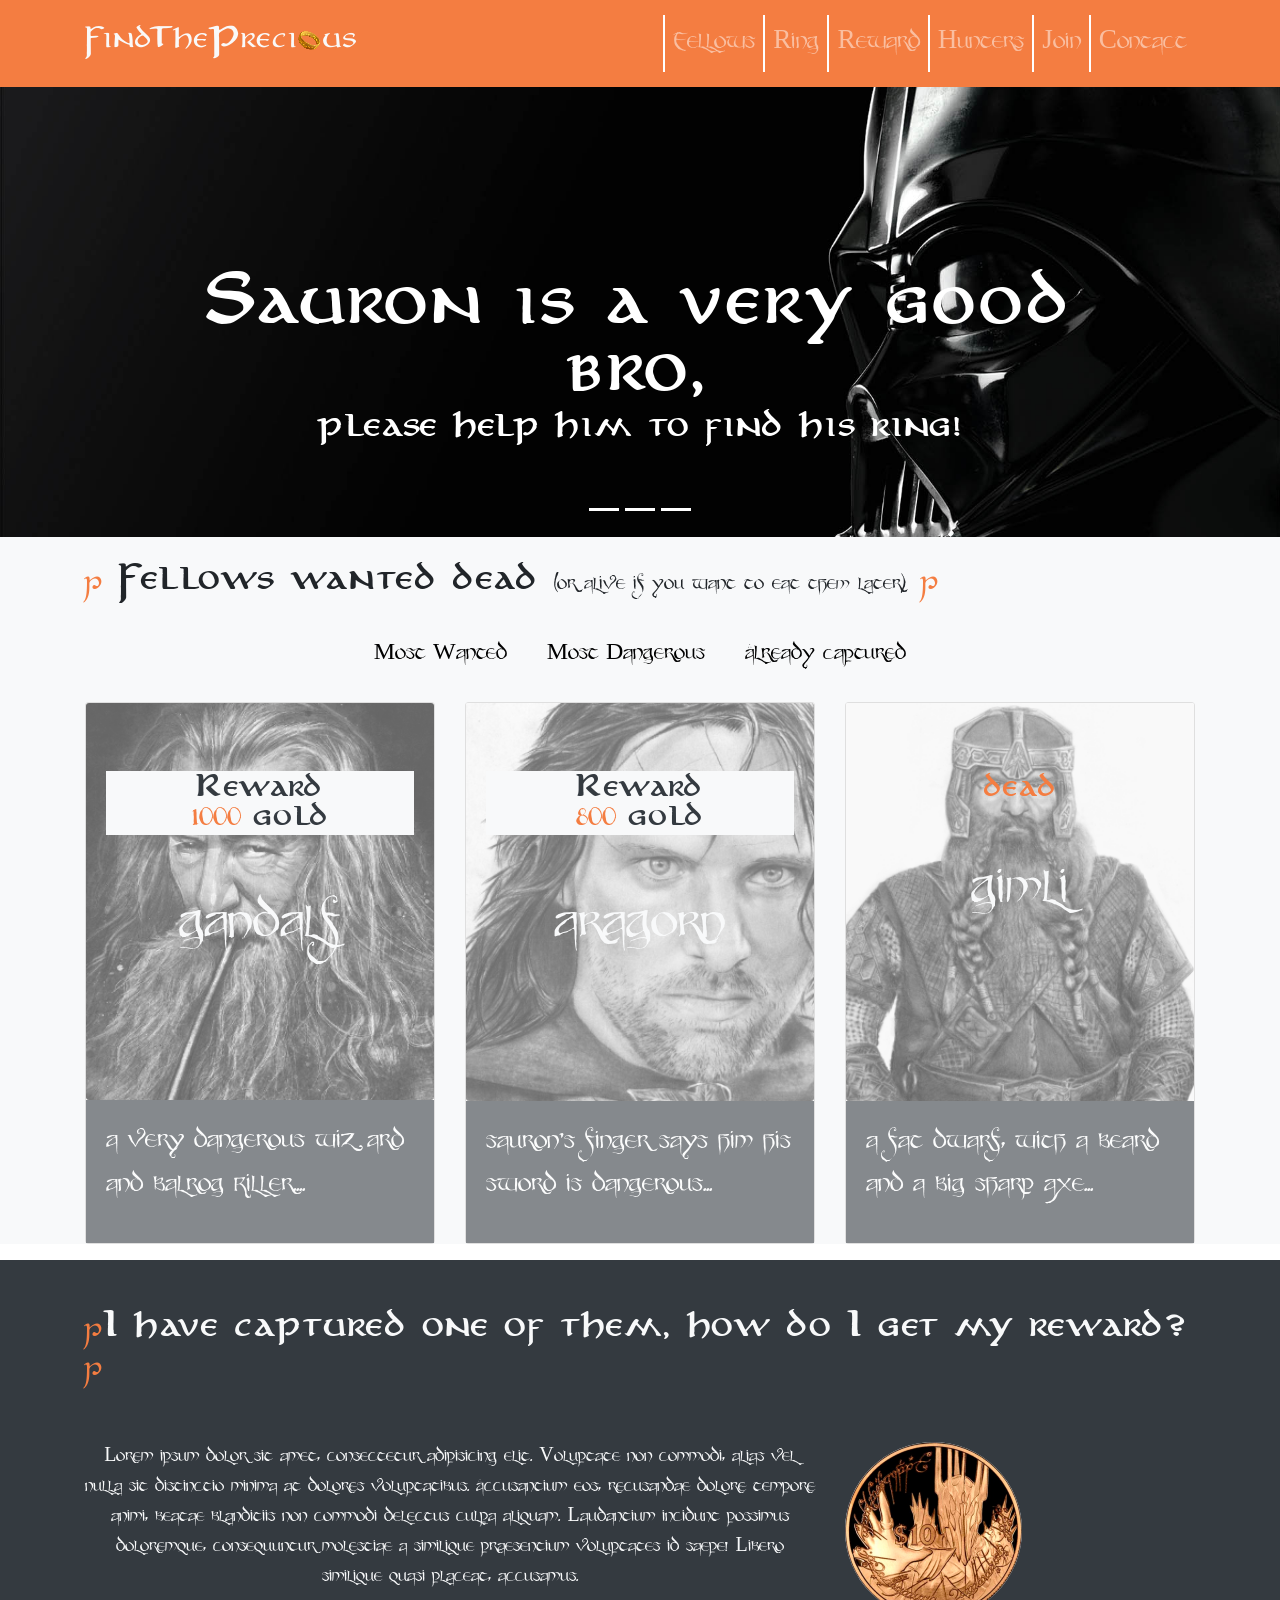
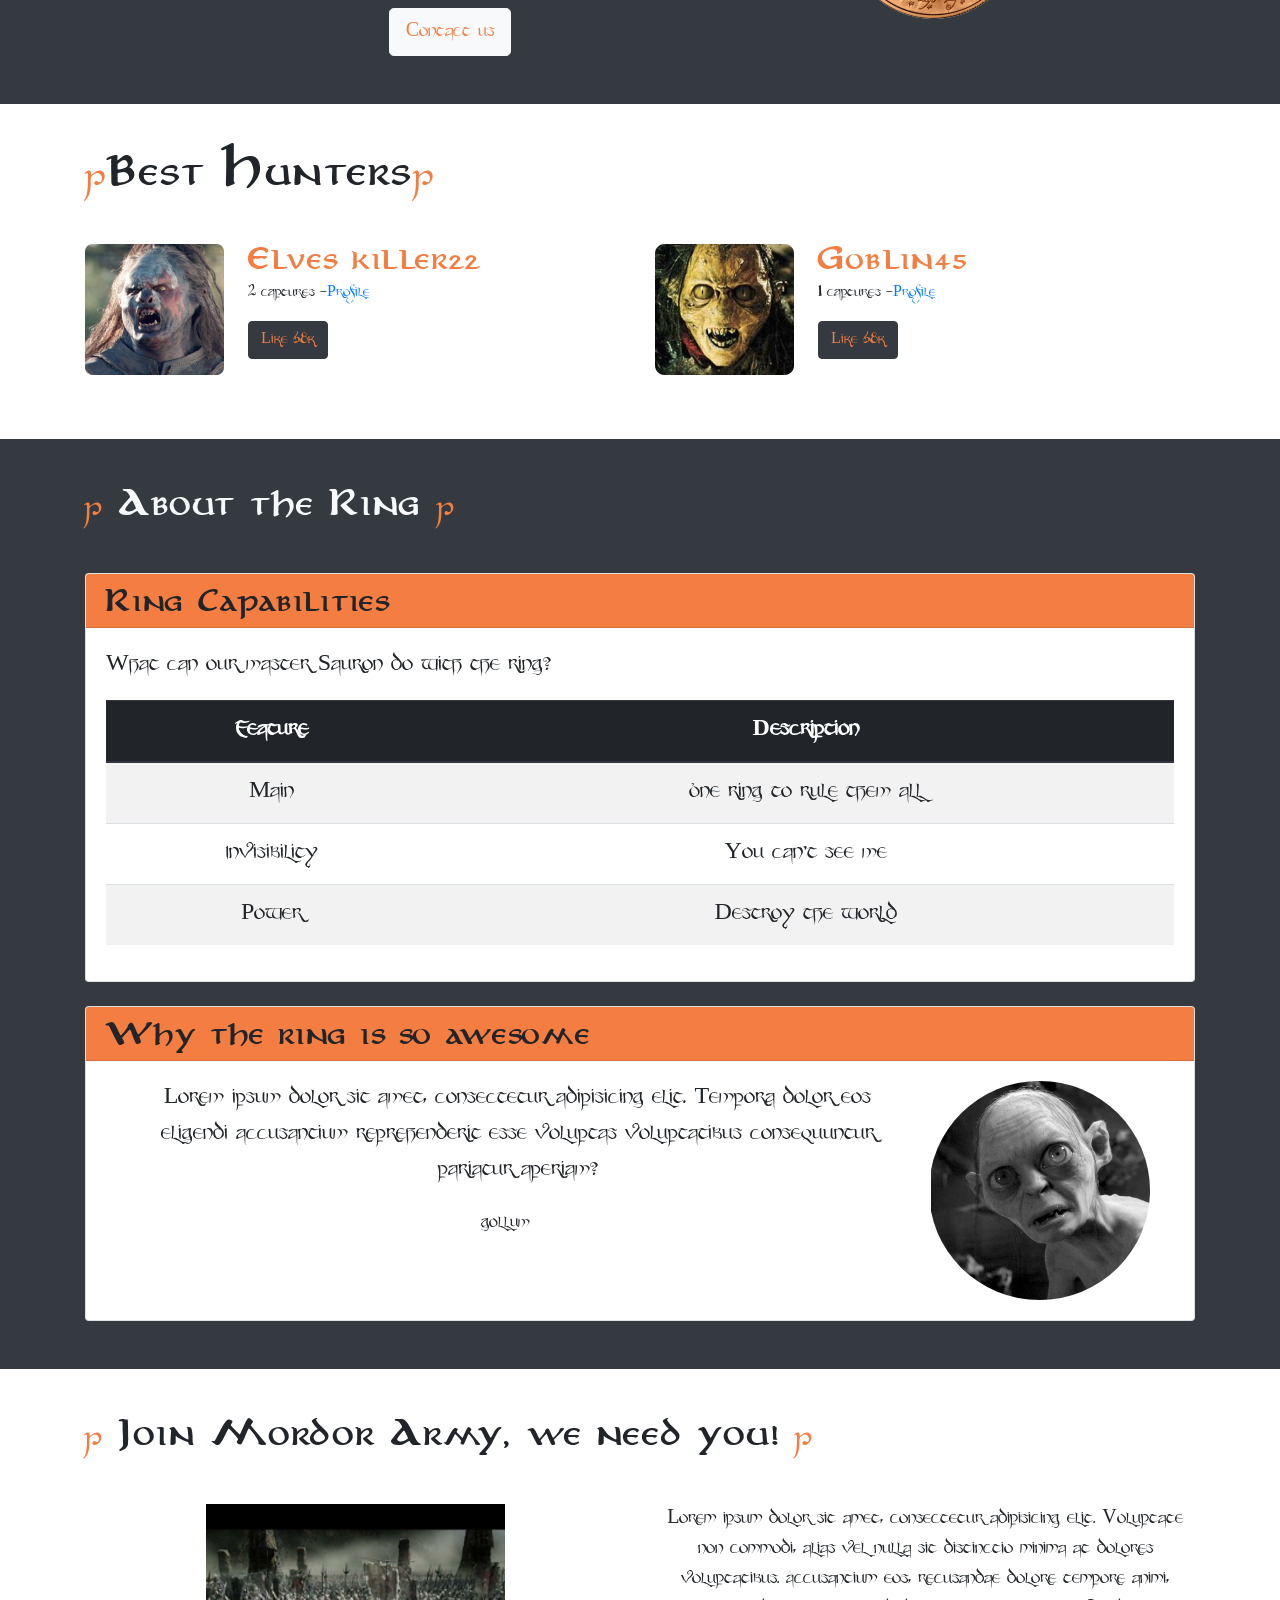
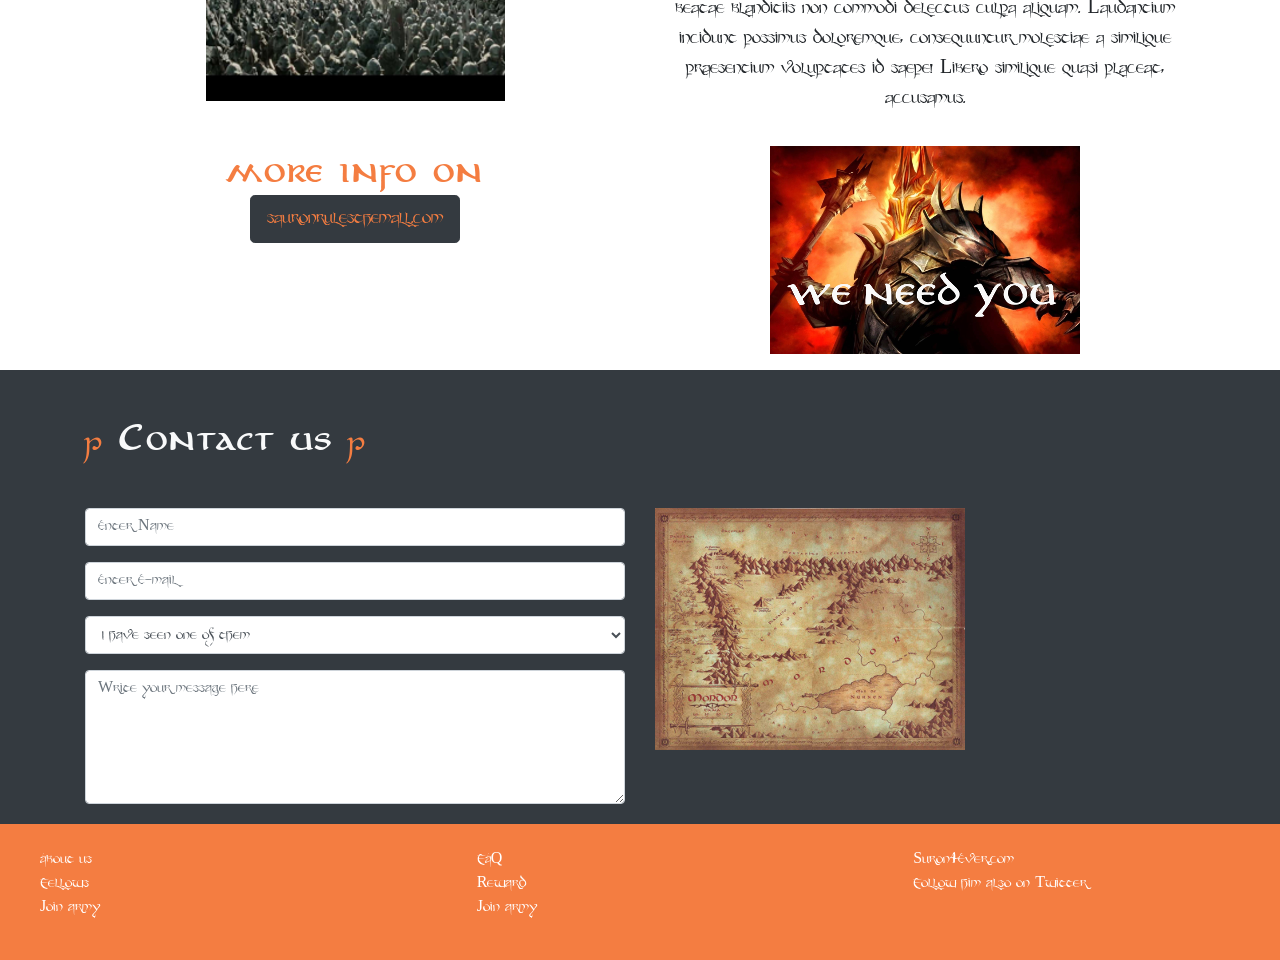
==== commit 51e33a22: "changed fonts and images" ====
--- a/index.html
+++ b/index.html
@@ -12,7 +12,7 @@
 <body>
   <nav class="navbar navbar-expand-sm navbar-dark bg-warning">
     <div class="container">
-      <a href="index.html" class="navbar-brand"><img src="/images/logo.png" alt="logo"></a>
+      <a href="index.html" class="navbar-brand"><img src="images/logo.png" alt="logo"></a>
       <button class="navbar-toggler" data-toggle="collapse" data-target="#navbarCollapse"><span class="navbar-toggler-icon"></span></button>
       <div class="collapse navbar-collapse" id="navbarCollapse">
         <ul class="navbar-nav ml-auto">
@@ -92,7 +92,7 @@
       <div class="row">
         <div class="col-md-4 col-sm-12">
           <div class="card">
-            <img src="/images/gandalf.png" alt="gandalf" class="card-img">
+            <img src="images/gandalf.png" alt="gandalf" class="card-img">
             <div class="card-img-overlay text-center">
               <h4 class="card-title text-dark bg-light mt-5">Reward <br> <span class="text-warning">1000</span> gold</h4>
               <p class="card-text mt-5 text-light">gandalf</p>
@@ -104,7 +104,7 @@
         </div>
         <div class="col-md-4 col-sm-12">
           <div class="card">
-            <img src="/images/aragorn.png" alt="aragorn" class="card-img">
+            <img src="images/aragorn.png" alt="aragorn" class="card-img">
             <div class="card-img-overlay text-center">
               <h4 class="card-title text-dark bg-light mt-5">Reward <br> <span class="text-warning">800</span> gold</h4>
 
@@ -117,7 +117,7 @@
         </div>
         <div class="col-md-4 col-sm-12">
           <div class="card">
-            <img src="/images/gimli.png" alt="gimli" class="card-img">
+            <img src="images/gimli.png" alt="gimli" class="card-img">
             <div class="card-img-overlay text-center">
               <h4 class="card-title text-warning mt-5">dead</h4>
               <p class="card-text mt-5 text-light">gimli</p>
@@ -141,7 +141,7 @@
           <button class="btn btn-light text-warning btn-lg">Contact us</button>
         </div>
         <div class="col-md-4 d-none d-lg-block">
-          <img src="/images/coin_sauron.png" class="rounded-circle">
+          <img src="images/coin_sauron.png" class="rounded-circle">
         </div>
 
       </div>
@@ -153,9 +153,9 @@
       <div class="row">
         <div class="col-md-6 col-sm-12 mb-3">
           <div class="media">
-            <img src="/images/hunter1.png" alt="hunter1" class="mr-4">
+            <img src="images/hunter1.png" alt="hunter1" class="mr-4">
             <div class="media-body">
-              <h4>Elves killer22</h4>
+              <h4 class="text-warning">Elves killer22</h4>
               <p>2 captures -<a href="+">Profile</a></p>
               <button class="btn btn-dark text-warning">Like 68k</button>
             </div>
@@ -163,9 +163,9 @@
         </div>
         <div class="col-md-6 col-sm-12 mb-3">
           <div class="media">
-            <img src="/images/hunter2.png" alt="hunter1" class="mr-4">
+            <img src="images/hunter2.png" alt="hunter1" class="mr-4">
             <div class="media-body">
-              <h4>Goblin45</h4>
+              <h4 class="text-warning">Goblin45</h4>
               <p>1 captures -<a href="+">Profile</a></p>
               <button class="btn btn-dark text-warning">Like 68k</button>
             </div>
@@ -215,7 +215,7 @@
           <div class="card mt-4">
             <h4 class="card-header bg-warning">Why the ring is so awesome</h4>
             <div class="card-body text-center">
-              <img src="/images/gollum.png" alt="gollum" class="float-right rounded-circle mx-4">
+              <img src="images/gollum.png" alt="gollum" class="float-right rounded-circle mx-4">
               <p class="mx-4">Lorem ipsum dolor sit amet, consectetur adipisicing elit. Tempora dolor eos eligendi accusantium reprehenderit esse voluptas voluptatibus consequuntur pariatur aperiam?</p>
               <small class="mx-4">gollum</small>
 
@@ -230,7 +230,7 @@
       <h3 class="my-5"><span class="text-warning symbol">1</span> Join Mordor Army, we need you! <span class="text-warning symbol">1</span></h3>
       <div class="row">
         <div class="col-sm-12 col-md-6 text-center">
-          <img src="/images/army.png" alt="picture" class="mb-3">
+          <img src="images/army.png" alt="picture" class="mb-3">
         </div>
         <div class="col-sm-12 col-md-6 text-center">
           <p class="lead">Lorem ipsum dolor sit amet, consectetur adipisicing elit. Voluptate non commodi, alias vel nulla sit distinctio minima at dolores voluptatibus. Accusantium eos, recusandae dolore tempore animi, beatae blanditiis non commodi delectus culpa aliquam. Laudantium incidunt possimus doloremque, consequuntur molestiae a similique praesentium voluptates id saepe! Libero similique quasi placeat, accusamus.</p>
@@ -244,7 +244,7 @@
           <button class="btn btn-dark btn-lg text-warning">sauronrulesthemall.com</button>
         </div>
         <div class="col-sm-12 col-md-6  text-center">
-          <img src="/images/weneedyou-1.png" alt="picture" class="mt-3">
+          <img src="images/weneedyou-1.png" alt="picture" class="mt-3">
         </div>
 
       </div>
@@ -274,7 +274,7 @@
           </form>
         </div>
         <div class="col-sm-12 col-md-6">
-          <img src="/images/map.png" alt="map">
+          <img src="images/map.png" alt="map">
         </div>
       </div>
     </div>
--- a/style.css
+++ b/style.css
@@ -1,16 +1,16 @@
 @font-face {
     font-family: aniron;
-    src: url("/fonts/anirb___.ttf");
+    src: url("fonts/anirb___.ttf");
 }
 
 @font-face {
     font-family: partybusiness;
-    src: url("/fonts/partybusiness.ttf");
+    src: url("fonts/partybusiness.ttf");
 }
 
 @font-face {
     font-family: 'Tengwar Annatar';
-    src: url("/fonts/tngan.ttf");
+    src: url("fonts/tngan.ttf");
 }
 
 .symbol {
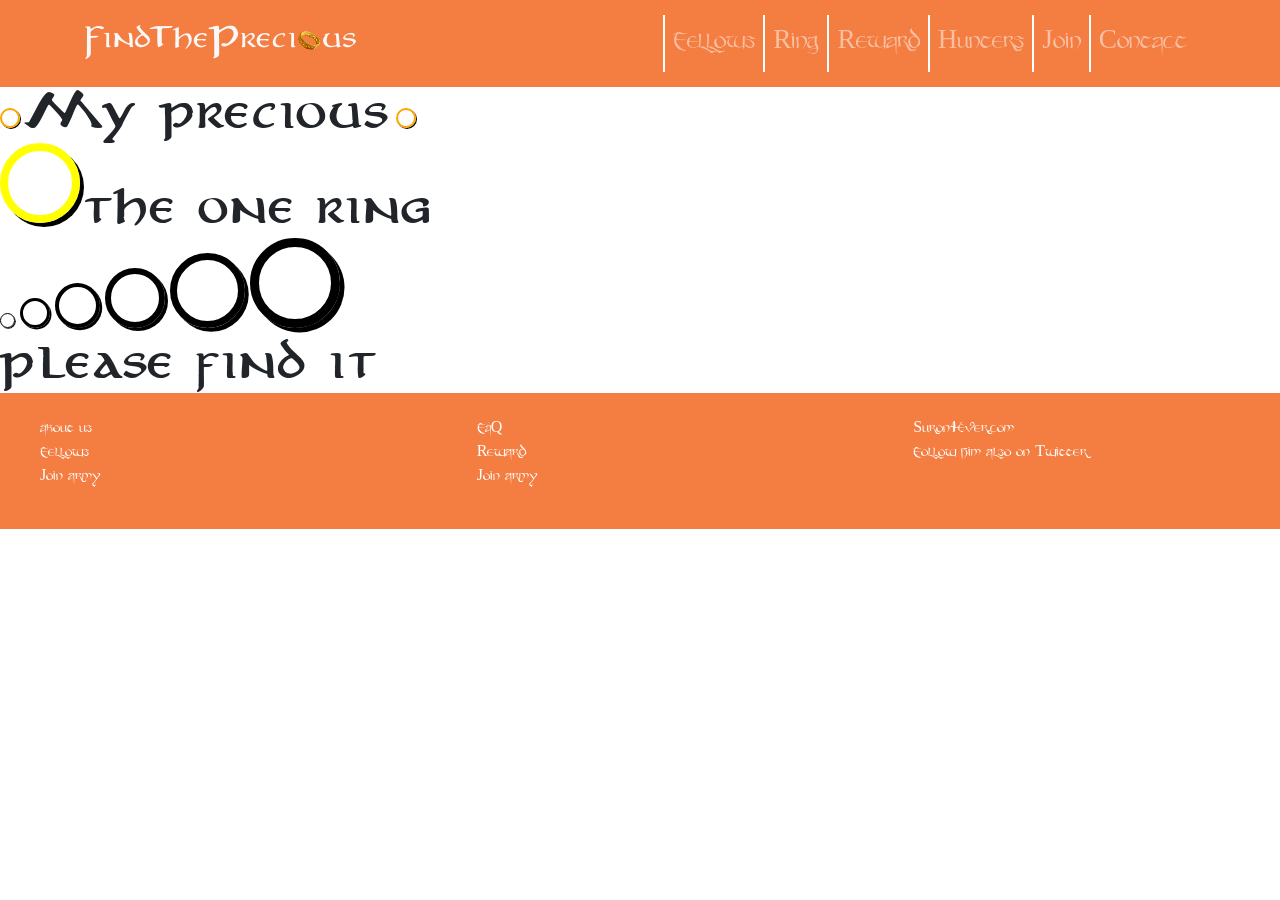
==== commit 37313777: "changed index.html" ====
--- a/index.html
+++ b/index.html
@@ -2,315 +2,108 @@
 <html lang="zxx">
 
 <head>
-  <meta charset="utf-8">
-  <meta name="viewport" content="width=device-width, initial-scale=1.0">
-  <title>precious</title>
-  <link rel="stylesheet" href="https://stackpath.bootstrapcdn.com/bootstrap/4.1.3/css/bootstrap.min.css" integrity="sha384-MCw98/SFnGE8fJT3GXwEOngsV7Zt27NXFoaoApmYm81iuXoPkFOJwJ8ERdknLPMO" crossorigin="anonymous">
-  <link rel="stylesheet" href="style.css">
+    <meta charset="utf-8">
+    <meta name="viewport" content="width=device-width, initial-scale=1.0">
+    <title>precious</title>
+    <link rel="stylesheet" href="https://stackpath.bootstrapcdn.com/bootstrap/4.1.3/css/bootstrap.min.css" integrity="sha384-MCw98/SFnGE8fJT3GXwEOngsV7Zt27NXFoaoApmYm81iuXoPkFOJwJ8ERdknLPMO" crossorigin="anonymous">
+    <link rel="stylesheet" href="style.css">
 </head>
 
 <body>
-  <nav class="navbar navbar-expand-sm navbar-dark bg-warning">
-    <div class="container">
-      <a href="index.html" class="navbar-brand"><img src="images/logo.png" alt="logo"></a>
-      <button class="navbar-toggler" data-toggle="collapse" data-target="#navbarCollapse"><span class="navbar-toggler-icon"></span></button>
-      <div class="collapse navbar-collapse" id="navbarCollapse">
-        <ul class="navbar-nav ml-auto">
-          <li class="nav-item">
-            <a href="index.html" class="nav-link">Fellows</a>
-          </li>
-          <li class="nav-item">
-            <a href="#" class="nav-link">Ring</a>
-          </li>
-          <li class="nav-item">
-            <a href="#.html" class="nav-link">Reward</a>
-          </li>
-          <li class="nav-item">
-            <a href="#.html" class="nav-link">Hunters</a>
-          </li>
-          <li class="nav-item">
-            <a href="#.html" class="nav-link">Join </a>
-          </li>
-          <li class="nav-item">
-            <a href="index.html" class="nav-link">Contact</a>
-          </li>
-        </ul>
-      </div>
-    </div>
-  </nav>
+    <nav class="navbar navbar-expand-sm navbar-dark bg-warning">
+        <div class="container">
+            <a href="index.html" class="navbar-brand"><img src="images/logo.png" alt="logo"></a>
+            <button class="navbar-toggler" data-toggle="collapse" data-target="#navbarCollapse"><span class="navbar-toggler-icon"></span></button>
+            <div class="collapse navbar-collapse" id="navbarCollapse">
+                <ul class="navbar-nav ml-auto">
+                    <li class="nav-item">
+                        <a href="index.html" class="nav-link">Fellows</a>
+                    </li>
+                    <li class="nav-item">
+                        <a href="#" class="nav-link">Ring</a>
+                    </li>
+                    <li class="nav-item">
+                        <a href="#.html" class="nav-link">Reward</a>
+                    </li>
+                    <li class="nav-item">
+                        <a href="#.html" class="nav-link">Hunters</a>
+                    </li>
+                    <li class="nav-item">
+                        <a href="#.html" class="nav-link">Join </a>
+                    </li>
+                    <li class="nav-item">
+                        <a href="index.html" class="nav-link">Contact</a>
+                    </li>
+                </ul>
+            </div>
+        </div>
+    </nav>
 
-  <!--    SHOWCASE SLIDER   -->
-
-  <section id="showcase">
-    <div id="myCarousel" class="carousel slide" data-ride="carousel">
-      <ol class="carousel-indicators">
-        <li class="active" data-target="#myCarousel" data-slide-to="0"></li>
-        <li class="active" data-target="#myCarousel" data-slide-to="1"></li>
-        <li class="active" data-target="#myCarousel" data-slide-to="2"></li>
-      </ol>
-      <div class="carousel-inner">
-        <div class="carousel-item carousel-image-1 active">
-          <div class="container">
-            <div class="carousel-caption d-none d-sm-block mb-5">
-              <h1 class="display-4">Sauron is a very good bro,</h1>
-              <h3>please help him to find his ring!</h3>
-            </div>
-          </div>
+    <section id="rings">
+        <div>
+            <div class="ringone"></div>
+            <h1>My precious</h1>
+            <div class="ringone"></div>
         </div>
 
-        <div class="carousel-item carousel-image-2">
-          <div class="container">
-            <div class="carousel-caption d-none d-sm-block mb-5">
-              <h1 class="display-3 text-danger">They won't get away!</h1>Lorem ipsum dolor sit amet, consectetur adipisicing elit. Natus nulla nostrum, hic quam maxime sit.
-              <p class="lead"></p>
-            </div>
-          </div>
+        <div>
+            <div class="ringtwo"></div>
+            <h1>the one ring</h1>
         </div>
 
-        <div class="carousel-item carousel-image-3">
-          <div class="container">
-            <div class="carousel-caption d-none d-sm-block text mb-5">
-              <h1 class="display-3 text-warning">Noo! not them!</h1>Lorem ipsum dolor sit amet, consectetur adipisicing elit. Natus nulla nostrum, hic quam maxime sit.
-              <p class="lead"></p>
-            </div>
-          </div>
+        <div class="yes">
+            
+            <div class="ringthree"></div>
+            <div class="ringthree"></div>
+            <div class="ringthree"></div>
+            <div class="ringthree"></div>
+            <div class="ringthree"></div>
+            <div class="ringthree"></div>
+        
         </div>
-      </div>
-    </div>
-
-  </section>
-
-  <section id="fellows" class="bg-light">
-
-    <div class="container">
-      <h3 class="py-4"><span class="text-warning symbol">1</span> Fellows wanted dead <small>(or alive if you want to eat them later)</small> <span class="text-warning symbol">1</span></h3>
-      <div class="row mb-4 justify-content-center">
-        <a href="#">Most Wanted</a>
-        <a href="#">Most Dangerous</a>
-        <a href="#">Already captured</a>
-      </div>
-      <div class="row">
-        <div class="col-md-4 col-sm-12">
-          <div class="card">
-            <img src="images/gandalf.png" alt="gandalf" class="card-img">
-            <div class="card-img-overlay text-center">
-              <h4 class="card-title text-dark bg-light mt-5">Reward <br> <span class="text-warning">1000</span> gold</h4>
-              <p class="card-text mt-5 text-light">gandalf</p>
-            </div>
-            <div class="card-body bg-dark text-light">
-              <p>a very dangerous wizard and balrog killer....</p>
-            </div>
-          </div>
-        </div>
-        <div class="col-md-4 col-sm-12">
-          <div class="card">
-            <img src="images/aragorn.png" alt="aragorn" class="card-img">
-            <div class="card-img-overlay text-center">
-              <h4 class="card-title text-dark bg-light mt-5">Reward <br> <span class="text-warning">800</span> gold</h4>
-
-              <p class="card-text mt-5 text-light">aragorn</p>
-            </div>
-            <div class="card-body bg-dark text-light">
-              <p>sauron's finger says him his sword is dangerous...</p>
-            </div>
-          </div>
-        </div>
-        <div class="col-md-4 col-sm-12">
-          <div class="card">
-            <img src="images/gimli.png" alt="gimli" class="card-img">
-            <div class="card-img-overlay text-center">
-              <h4 class="card-title text-warning mt-5">dead</h4>
-              <p class="card-text mt-5 text-light">gimli</p>
-
-            </div>
-            <div class="card-body bg-dark text-light">
-              <p>a fat dwarf, with a beard and a big sharp axe...</p>
-            </div>
-          </div>
-        </div>
-      </div>
-    </div>
-  </section>
-  <section id="reward" class="mt-3 pb-5 bg-dark text-light">
-
-    <div class="container">
-      <h3 class="py-5"><span class="text-warning symbol">1</span>I have captured one of them, how do I get my reward?<span class="text-warning symbol">1</span></h3>
-      <div class="row">
-        <div class="col-md-12 col-lg-8 text-center">
-          <p class="lead">Lorem ipsum dolor sit amet, consectetur adipisicing elit. Voluptate non commodi, alias vel nulla sit distinctio minima at dolores voluptatibus. Accusantium eos, recusandae dolore tempore animi, beatae blanditiis non commodi delectus culpa aliquam. Laudantium incidunt possimus doloremque, consequuntur molestiae a similique praesentium voluptates id saepe! Libero similique quasi placeat, accusamus.</p>
-          <button class="btn btn-light text-warning btn-lg">Contact us</button>
-        </div>
-        <div class="col-md-4 d-none d-lg-block">
-          <img src="images/coin_sauron.png" class="rounded-circle">
-        </div>
-
-      </div>
-    </div>
-  </section>
-  <section id="hunters" class="my-5">
-    <div class="container">
-      <h2 class="my-5"><span class="text-warning symbol">1</span>Best Hunters<span class="text-warning symbol">1</span></h2>
-      <div class="row">
-        <div class="col-md-6 col-sm-12 mb-3">
-          <div class="media">
-            <img src="images/hunter1.png" alt="hunter1" class="mr-4">
-            <div class="media-body">
-              <h4 class="text-warning">Elves killer22</h4>
-              <p>2 captures -<a href="+">Profile</a></p>
-              <button class="btn btn-dark text-warning">Like 68k</button>
-            </div>
-          </div>
-        </div>
-        <div class="col-md-6 col-sm-12 mb-3">
-          <div class="media">
-            <img src="images/hunter2.png" alt="hunter1" class="mr-4">
-            <div class="media-body">
-              <h4 class="text-warning">Goblin45</h4>
-              <p>1 captures -<a href="+">Profile</a></p>
-              <button class="btn btn-dark text-warning">Like 68k</button>
-            </div>
-          </div>
-        </div>
-      </div>
-    </div>
-  </section>
-
-  <section id="ring" class="py-5 bg-dark">
-    <div class="container">
-      <h3 class="mb-5 text-light"><span class="text-warning symbol">1</span> About the Ring <span class="text-warning symbol">1</span></h3>
-      <div class="row">
-        <div class="col">
-          <div class="card">
-            <h4 class="card-header bg-warning">Ring Capabilities</h4>
-            <div class="card-body">
-              <p>What can our master Sauron do with the ring?</p>
-              <table class="table text-center table-striped">
-                <thead class="thead-dark">
-                  <tr>
-                    <th>Feature</th>
-                    <th>Description</th>
-                  </tr>
-                </thead>
-                <tbody>
-                  <tr>
-                    <td>Main</td>
-                    <td>One ring to rule them all</td>
-                  </tr>
-                  <tr>
-                    <td>Invisibility</td>
-                    <td>You can't see me</td>
-                  </tr>
-                  <tr>
-                    <td>Power</td>
-                    <td>Destroy the world</td>
-                  </tr>
-                </tbody>
-              </table>
-            </div>
-          </div>
-        </div>
-      </div>
-      <div class="row">
-        <div class="col">
-          <div class="card mt-4">
-            <h4 class="card-header bg-warning">Why the ring is so awesome</h4>
-            <div class="card-body text-center">
-              <img src="images/gollum.png" alt="gollum" class="float-right rounded-circle mx-4">
-              <p class="mx-4">Lorem ipsum dolor sit amet, consectetur adipisicing elit. Tempora dolor eos eligendi accusantium reprehenderit esse voluptas voluptatibus consequuntur pariatur aperiam?</p>
-              <small class="mx-4">gollum</small>
-
-            </div>
-          </div>
-        </div>
-      </div>
-    </div>
-  </section>
-  <section id="join">
-    <div class="container">
-      <h3 class="my-5"><span class="text-warning symbol">1</span> Join Mordor Army, we need you! <span class="text-warning symbol">1</span></h3>
-      <div class="row">
-        <div class="col-sm-12 col-md-6 text-center">
-          <img src="images/army.png" alt="picture" class="mb-3">
-        </div>
-        <div class="col-sm-12 col-md-6 text-center">
-          <p class="lead">Lorem ipsum dolor sit amet, consectetur adipisicing elit. Voluptate non commodi, alias vel nulla sit distinctio minima at dolores voluptatibus. Accusantium eos, recusandae dolore tempore animi, beatae blanditiis non commodi delectus culpa aliquam. Laudantium incidunt possimus doloremque, consequuntur molestiae a similique praesentium voluptates id saepe! Libero similique quasi placeat, accusamus.</p>
-        </div>
+        <h1>please find it</h1>
 
 
-      </div>
-      <div class="row">
-        <div class="col-sm-12 col-md-6 text-center">
-          <h3 class="text-warning mt-4"> more info on</h3>
-          <button class="btn btn-dark btn-lg text-warning">sauronrulesthemall.com</button>
-        </div>
-        <div class="col-sm-12 col-md-6  text-center">
-          <img src="images/weneedyou-1.png" alt="picture" class="mt-3">
-        </div>
 
-      </div>
-    </div>
-  </section>
-  <section id="contact" class="bg-dark mt-3 py-1">
-    <div class="container">
-      <h3 class="my-5 text-light"><span class="text-warning symbol">1</span> Contact us <span class="text-warning symbol">1</span></h3>
-      <div class="row">
-        <div class="col-sm-12 col-md-6">
-          <form action="#">
-            <div class="form-group">
-              <input type="text" class="form-control" id="name" placeholder="Enter Name">
-            </div>
-            <div class="form-group">
-              <input type="text" class="form-control" id="email" placeholder="Enter E-mail">
-            </div>
-            <div class="form-group">
-              <select name="select" id="select" class="form-control">
-                                <option value="#">I have seen one of them</option>
-                                <option value="#">I want to join the mordor army</option>
-                            </select>
-            </div>
-            <div class="form-group">
-              <textarea name="message" id="message" cols="30" rows="5" class="form-control" placeholder="Write your message here"></textarea>
-            </div>
-          </form>
-        </div>
-        <div class="col-sm-12 col-md-6">
-          <img src="images/map.png" alt="map">
-        </div>
-      </div>
-    </div>
-  </section>
-  <footer class="bg-warning text-light">
-    <div class="row py-4">
-      <div class="col-4">
-        <ul>
-          <li><a href="#">About us</a></li>
-          <li><a href="#">Fellows</a></li>
-          <li><a href="#">Join army</a></li>
-        </ul>
-      </div>
-      <div class="col-4">
-        <ul>
-          <li><a href="#">FAQ</a></li>
-          <li><a href="#">Reward</a></li>
-          <li><a href="#">Join army</a></li>
-        </ul>
-      </div>
-      <div class="col-4">
-        <ul>
-          <li><a href="#">Suron4Ever.com</a></li>
-          <li><a href="#">Follow him also on Twitter</a></li>
-        </ul>
-      </div>
-    </div>
-  </footer>
+    </section>
 
 
 
 
 
-  <script src="https://code.jquery.com/jquery-3.3.1.slim.min.js" integrity="sha384-q8i/X+965DzO0rT7abK41JStQIAqVgRVzpbzo5smXKp4YfRvH+8abtTE1Pi6jizo" crossorigin="anonymous"></script>
-  <script src="https://cdnjs.cloudflare.com/ajax/libs/popper.js/1.14.3/umd/popper.min.js" integrity="sha384-ZMP7rVo3mIykV+2+9J3UJ46jBk0WLaUAdn689aCwoqbBJiSnjAK/l8WvCWPIPm49" crossorigin="anonymous"></script>
-  <script src="https://stackpath.bootstrapcdn.com/bootstrap/4.1.3/js/bootstrap.min.js" integrity="sha384-ChfqqxuZUCnJSK3+MXmPNIyE6ZbWh2IMqE241rYiqJxyMiZ6OW/JmZQ5stwEULTy" crossorigin="anonymous"></script>
+    
+    <footer class="bg-warning text-light">
+        <div class="row py-4">
+            <div class="col-4">
+                <ul>
+                    <li><a href="#">About us</a></li>
+                    <li><a href="#">Fellows</a></li>
+                    <li><a href="#">Join army</a></li>
+                </ul>
+            </div>
+            <div class="col-4">
+                <ul>
+                    <li><a href="#">FAQ</a></li>
+                    <li><a href="#">Reward</a></li>
+                    <li><a href="#">Join army</a></li>
+                </ul>
+            </div>
+            <div class="col-4">
+                <ul>
+                    <li><a href="#">Suron4Ever.com</a></li>
+                    <li><a href="#">Follow him also on Twitter</a></li>
+                </ul>
+            </div>
+        </div>
+    </footer>
+
+
+
+
+
+    <script src="https://code.jquery.com/jquery-3.3.1.slim.min.js" integrity="sha384-q8i/X+965DzO0rT7abK41JStQIAqVgRVzpbzo5smXKp4YfRvH+8abtTE1Pi6jizo" crossorigin="anonymous"></script>
+    <script src="https://cdnjs.cloudflare.com/ajax/libs/popper.js/1.14.3/umd/popper.min.js" integrity="sha384-ZMP7rVo3mIykV+2+9J3UJ46jBk0WLaUAdn689aCwoqbBJiSnjAK/l8WvCWPIPm49" crossorigin="anonymous"></script>
+    <script src="https://stackpath.bootstrapcdn.com/bootstrap/4.1.3/js/bootstrap.min.js" integrity="sha384-ChfqqxuZUCnJSK3+MXmPNIyE6ZbWh2IMqE241rYiqJxyMiZ6OW/JmZQ5stwEULTy" crossorigin="anonymous"></script>
 </body>
 
 </html>
--- a/style.css
+++ b/style.css
@@ -19,6 +19,7 @@
 }
 h1,h2,h3,h4,h5,h6 {
     font-family: aniron;
+    display: inline-block;
 }
 
 * {
@@ -128,3 +129,76 @@
   color: #fff;
 }
 
+.ringone {
+    height: 20px;
+    width: 20px;
+    border-radius: 50%;
+    border: 2px solid orange;
+    box-shadow: 1px 1px black;
+    display: inline-block;
+  }
+  
+  .ringtwo {
+    height: 80px;
+    width: 80px;
+    border-radius: 50%;
+    border: 8px solid yellow;
+    box-shadow: 4px 4px black;
+    display: inline-block;
+  }
+  
+  .ringthree:nth-child(1) {
+    height: 15px;
+    width: 15px;
+    border-radius: 50%;
+    border: 1.5px solid black;
+    box-shadow: 0.75px 0.75px black;
+    display: inline-block;
+  }
+  
+  .ringthree:nth-child(2) {
+    height: 30px;
+    width: 30px;
+    border-radius: 50%;
+    border: 3px solid black;
+    box-shadow: 1.5px 1.5px black;
+    display: inline-block;
+  }
+  
+  .ringthree:nth-child(3) {
+    height: 45px;
+    width: 45px;
+    border-radius: 50%;
+    border: 4.5px solid black;
+    box-shadow: 2.25px 2.25px black;
+    display: inline-block;
+  }
+  
+  .ringthree:nth-child(4) {
+    height: 60px;
+    width: 60px;
+    border-radius: 50%;
+    border: 6px solid black;
+    box-shadow: 3px 3px black;
+    display: inline-block;
+  }
+  
+  .ringthree:nth-child(5) {
+    height: 75px;
+    width: 75px;
+    border-radius: 50%;
+    border: 7.5px solid black;
+    box-shadow: 3.75px 3.75px black;
+    display: inline-block;
+  }
+  
+  .ringthree:nth-child(6) {
+    height: 90px;
+    width: 90px;
+    border-radius: 50%;
+    border: 9px solid black;
+    box-shadow: 4.5px 4.5px black;
+    display: inline-block;
+  }
+
+
